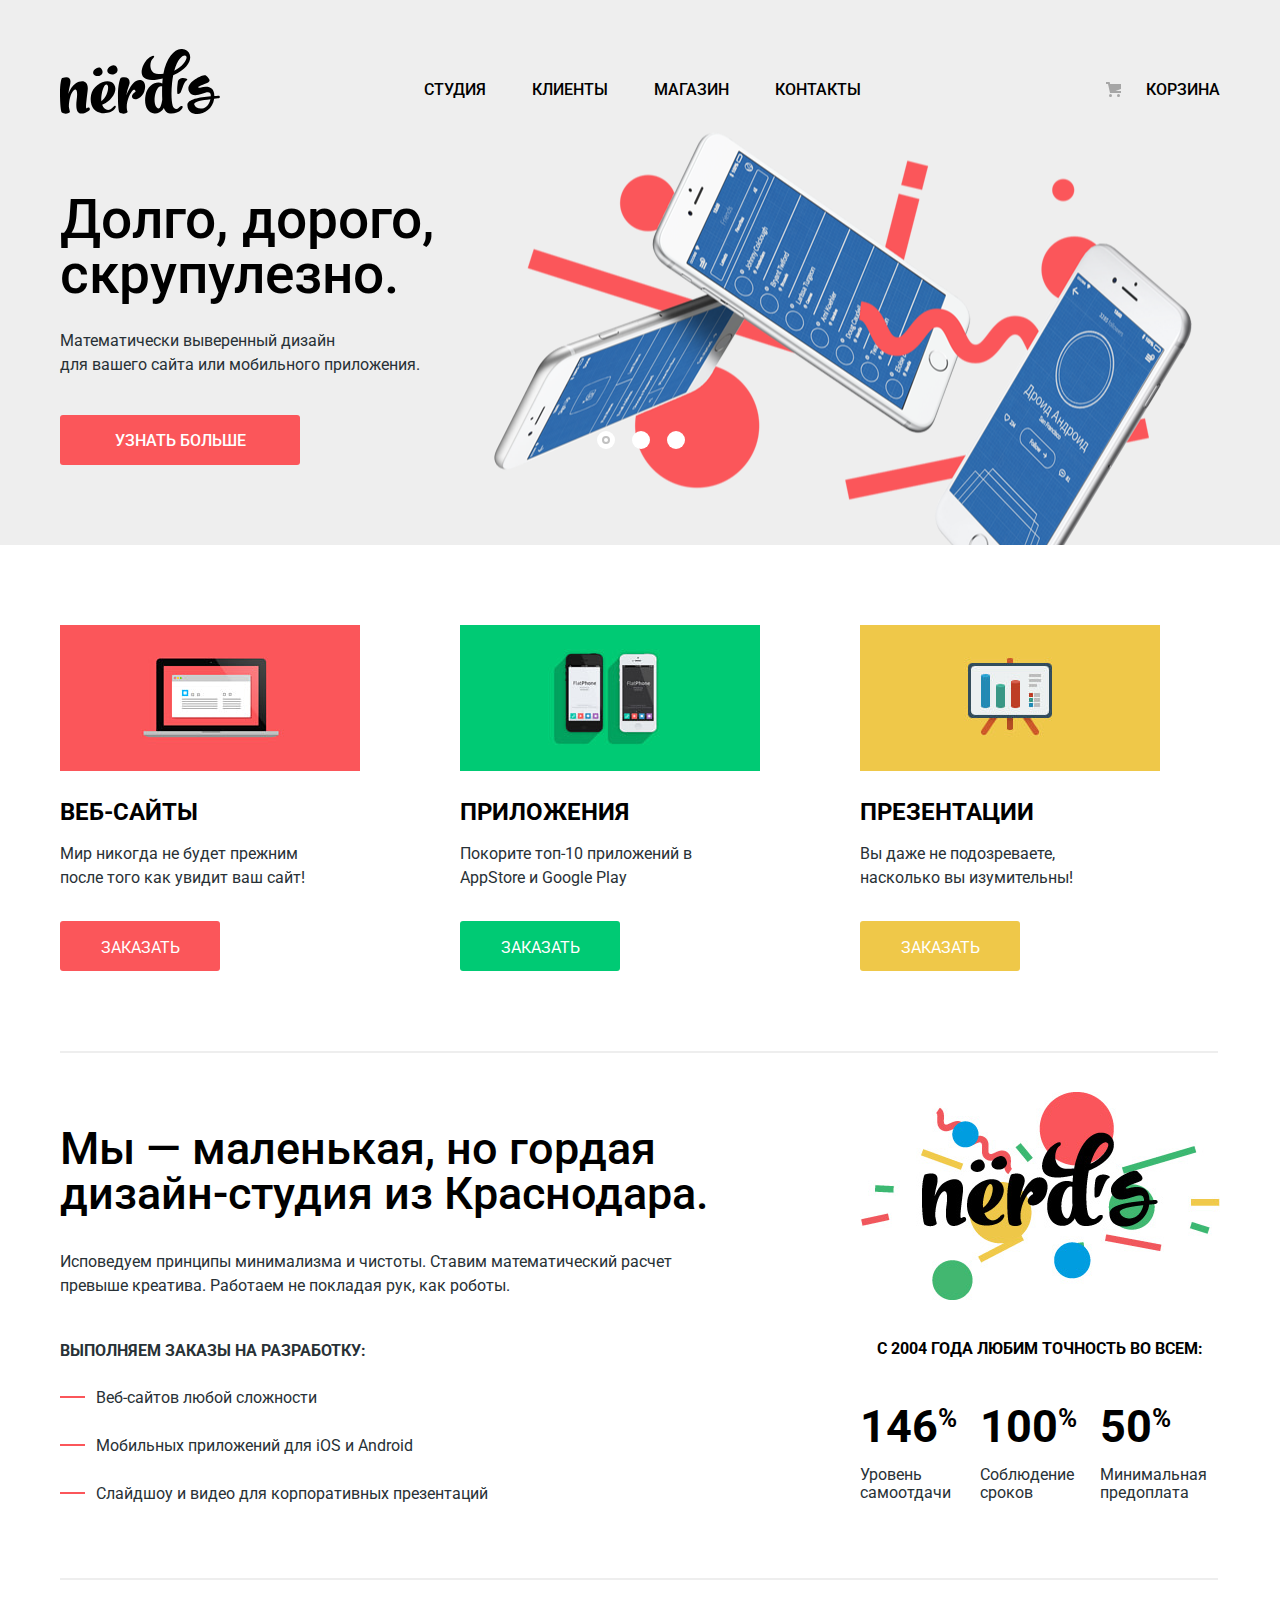
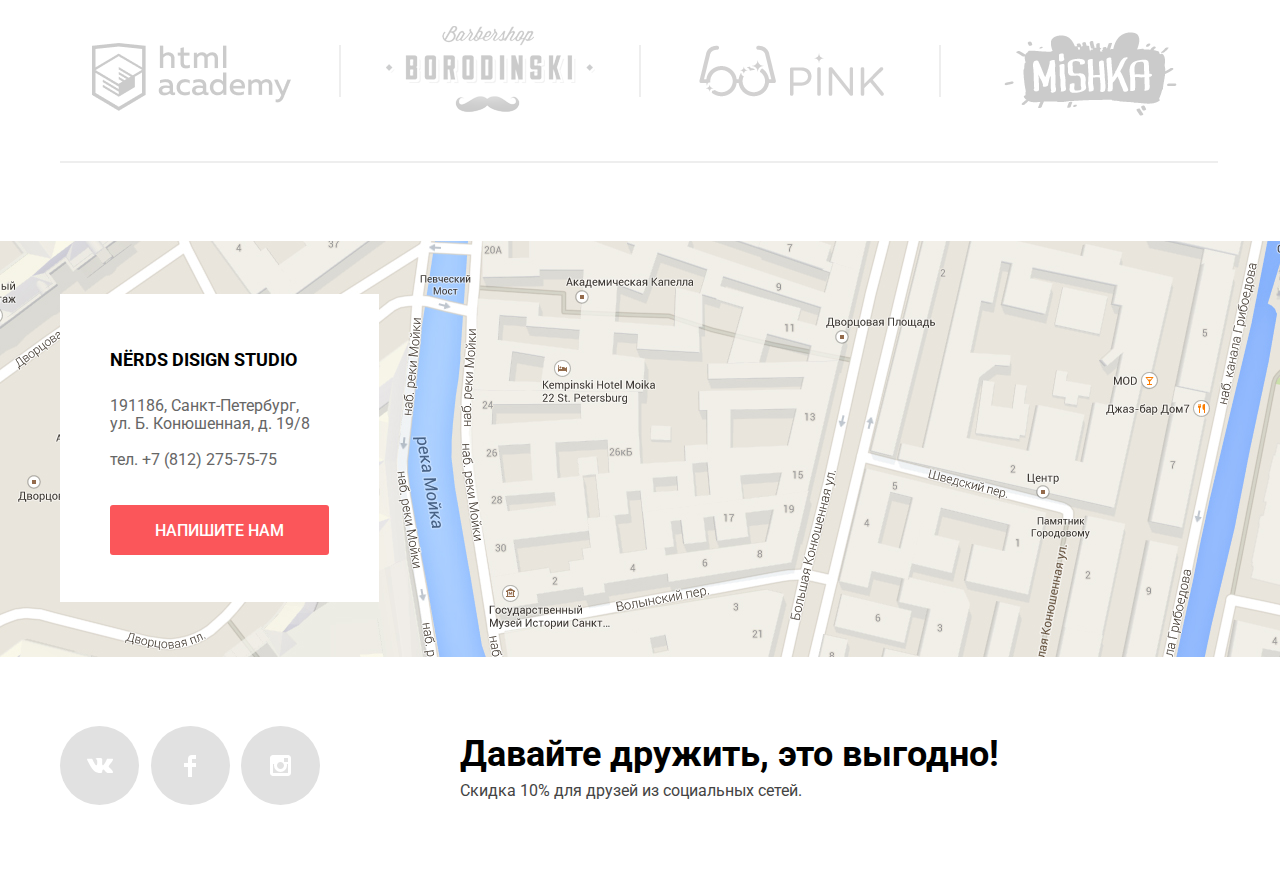
==== index.html @ 3e737028 "13. Продолжаем оформление декоративных элементов" ====
<!DOCTYPE html>
<html class="page" lang="ru">

<head>
  <meta charset="utf-8">
  <title>HTML Academy: Нёрдс</title>
  <link href="https://fonts.googleapis.com/css2?family=Roboto:wght@400;500;700&display=swap" rel="stylesheet">
  <link href="css/normalize.css" rel="stylesheet">
  <link href="css/style.css" rel="stylesheet">
</head>

<body class="page-body">
  <header class="header">
    <div class="container">
      <a class="logo">
        <img src="img/logo.svg" width="160" height="65" alt="Логотип дизайн-студии NЁRDS">
      </a>
      <nav class="main-navigation">
        <ul>
          <li><a>Студия</a></li>
          <li><a href="">Клиенты</a></li>
          <li><a href="catalog.html">Магазин</a></li>
          <li><a href="">Контакты</a></li>
        </ul>
      </nav>
      <div class="main-navigation basket">
        <a href="#">Корзина</a>
      </div>
    </div>
  </header>
  <main>
    <h1 class="visually-hidden">
      Nёrds - маленькая, но гордая дизайн-студия из Краснодара.
    </h1>
    <section class="slider">
      <div class="container">
        <div class="slide first-slide">
          <h2>Долго, дорого, скрупулезно.</h2>
          <p>
            Математически выверенный дизайн<br>
            для вашего сайта или мобильного приложения.
          </p>
          <a href="" class="slider-button">Узнать больше</a>
        </div>
        <div class="slide second-slide">
          <h2>Любим математику как никто другой</h2>
          <p>
            Никакого креатива, только математические формулы<br>
            для расчета идеальных пропорций
          </p>
          <a href="" class="slider-button">Узнать больше</a>
        </div>
        <div class="slide third-slide">
          <h2>Только ночь, только хардкор</h2>
          <p>
            Работать днем, как все? Мы против этого.<br>
            Ближе к полуночи работа только начинается.
          </p>
          <a href="" class="slider-button">Узнать больше</a>
        </div>
        <div class="indicator">
          <button type="button" class="indicator-button current-btn">
            <span class="visually-hidden">Показать первый слайд</span>
          </button>
          <button type="button" class="indicator-button">
            <span class="visually-hidden">Показать второй слайд</span>
          </button>
          <button type="button" class="indicator-button">
            <span class="visually-hidden">Показать третий слайд</span>
          </button>
        </div>
      </div>
    </section>

    <section class="products container">

      <div class="first-product">
        <img src="img/red-book.jpg" width="300" height="146" alt="Ноутбук на красном фоне">
        <h3>Веб-сайты</h3>
        <p>
          Мир никогда не будет прежним<br>
          после того как увидит ваш сайт!
        </p>
        <a href="">Заказать</a>
      </div>

      <div class="second-product">
        <img src="img/green-phone.jpg" width="300" height="146" alt="Два смартфона на зеленом фоне">
        <h3>Приложения</h3>
        <p>
          Покорите топ-10 приложений в<br>
          AppStore и Google Play
        </p>
        <a href="">Заказать</a>
      </div>

      <div class="third-product">
        <img src="img/yellow-board.jpg" width="300" height="146" alt="Доска для презентаций на желтом фоне">
        <h3>Презентации</h3>
        <p>
          Вы даже не подозреваете,<br>
          насколько вы изумительны!
        </p>
        <a href="">Заказать</a>
      </div>

    </section>

    <div class="container company">
      <section class="about-us">
        <h2>
          Мы — маленькая, но гордая дизайн-студия из Краснодара.
        </h2>
        <p>
          Исповедуем принципы минимализма и чистоты. Ставим математический расчет
          превыше креатива. Работаем не покладая рук, как роботы.
        </p>
        <h4>
          Выполняем заказы на разработку:
        </h4>
        <ul class="developing">
          <li>
            Веб-сайтов любой сложности
          </li>
          <li>
            Мобильных приложений для iOS и Android
          </li>
          <li>
            Слайдшоу и видео для корпоративных презентаций
          </li>
        </ul>
      </section>

      <section class="statistics">
        <img src="img/logo-color.png" width="360" height="208" alt="Логотип дизайн-студии Nёrds на фоне конфети">
        <h4>
          с 2004 года Любим точность во всем:
        </h4>
        <ul>
          <li>
            <span>146<sup>%</sup></span>
            <p>Уровень самоотдачи</p>
          </li>
          <li>
            <span>100<sup>%</sup></span>
            <p>Соблюдение сроков</p>
          </li>
          <li>
            <span>50<sup>%</sup></span>
            <p>Минимальная предоплата</p>
          </li>
        </ul>
      </section>
    </div>

    <section class="clients container">
      <h2 class="visually-hidden">Наши клиенты</h2>
      <ul class="manufacturers-list">
        <li>
          <a href="https://htmlacademy.ru/intensive/htmlcss">
            <img src="img/html-logo.png" width="199" height="68" alt="Логотип HTML-academy">
          </a>
        </li>
        <li>
          <a href="">
            <img src="img/barbershop-logo.png" width="209" height="90" alt="Логотип барбершопа Бородинский">
          </a>
        </li>
        <li>
          <a href="">
            <img src="img/pink-app-logo.png" width="185" height="52" alt="Логотип приложения Pink App">
          </a>
        </li>
        <li>
          <a href="">
            <img src="img/mishka-logo.png" width="173" height="84" alt="Логотип сайта Mishka">
          </a>
        </li>
      </ul>
    </section>

    <section class="map">
      <img src="img/map.png" width="1430" height="416" alt="Изображение карты">
      <div class="container">
        <div class="map-info">
          <h4>Nёrds disign studio</h4>
          <p>
            191186, Санкт-Петербург,<br>
            ул. Б. Конюшенная, д. 19/8
          </p>
          <a href="tel:+78122757575">
            тел. +7 (812) 275-75-75
          </a>
          <p>
            <a class="feedback-button" href="">
              Напишите нам
            </a>
          </p>
        </div>
      </div>
    </section>

    <section class="pop-up">
      <div class="pop-up-wrap">
      <h2>Напишите нам</h2>
      <form action="https://echo.htmlacademy.ru" method="post">
        <div class= "name-email">
        <p>
          <label>Ваше имя:
            <input type="text" name="name" placeholder="Имя Фамилия">
          </label>
        </p>
        <p>
          <label>Ваш email:
            <input type="email" name="email" placeholder="email@example.com">
          </label>
        </p>
        </div>
        <p>
          <label for="message">Текст письма:</label>
        </p>
        <p>
          <textarea name="message" id="message" rows="5" cols="80">В свободной форме
          </textarea>
        </p>
        <button type="submit">Отправить</button>
      </form>
      <button class="close-popup" type="button">
        <span class="visually-hidden">
          Закрыть окно
        </span>
      </button>
      </div>
    </section>
  </main>

  <footer class="footer container">
    <ul class="socials">
      <li>
        <a class="social-button" href="#">
          <span class="visually-hidden">Вконтакте</span>
          <svg xmlns="http://www.w3.org/2000/svg" width="26" height="15" viewbox="0 0 26 15">
            <path fill="#FFF" d="M16.138 11.51c.956-.309 2.18
              2.04 3.483 2.939.978.681 1.727.534
              1.727.534l3.473-.05s1.815-.112.957-1.554c-.071-.12-.503-1.069-2.585-3.022-2.177-2.043-1.882-1.712.739-5.244
              1.597-2.153 2.236-3.468
              2.036-4.028-.192-.539-1.365-.399-1.365-.399L20.69.713c-.381.001-.704.119-.851.515-.003.004-.621
              1.666-1.445 3.079-1.741 2.989-2.436 3.148-2.724 2.961-.661-.433-.494-1.737-.494-2.664
              0-2.897.432-4.105-.846-4.417-.427-.104-.739-.172-1.828-.182-1.392-.021-2.574 0-3.244.329-.445.223-.786.712-.579.74.26.035.843.16
              1.155.586.401.552.389 1.789.389 1.789s.229 3.411-.54
              3.834c-.528.29-1.25-.302-2.803-3.016-.793-1.388-1.392-2.922-1.392-2.922s-.116-.285-.326-.441c-.25-.185-.6-.244-.6-.244L.848.684S.29.7.085.946c-.182.218-.015.668-.015.668s2.909
              6.881 6.203 10.347c3.02 3.182 6.452 2.971
              6.452 2.971h1.555s.469-.054.709-.312c.224-.24.214-.691.214-.691s-.031-2.109.935-2.419z" />
          </svg>
        </a>
      </li>
      <li>
        <a class="social-button" href="#">
          <span class="visually-hidden">Фейсбук</span>
          <svg xmlns="http://www.w3.org/2000/svg" width="12" height="22" viewbox="0 0 12 22">
            <path fill="#FFF" d="M12 4V0H8a4 4 0 0 0-4 4v4H0v4h4v10h4V12h4V8H8V4h4z" />
          </svg>
        </a>
      </li>
      <li>
        <a class="social-button" href="#">
          <span class="visually-hidden">Инстаграм</span>
          <svg xmlns="http://www.w3.org/2000/svg" width="21" height="21" viewbox="0 0 21 21">
            <path fill="#FFF" d="M18 0H3C1.35 0 0 1.35 0 3v15c0 1.65 1.35 3 3 3h15c1.65 0 3-1.35
             3-3V3c0-1.65-1.35-3-3-3zm-7.5 7c1.93 0 3.5 1.57 3.5 3.5S12.43 14 10.5 14 7 12.43 7
             10.5 8.57 7 10.5 7zM18 18H3V9h1.181A6.504 6.504 0 0 0 4 10.5a6.5 6.5 0 1 0 13 0
             6.45 6.45 0 0 0-.181-1.5H18v9zm0-11h-4V3h4v4z" />
          </svg>
        </a>
      </li>
    </ul>
    <div class="footer-wrap">
      <h2>Давайте дружить, это выгодно!</h2>
      <p>Скидка 10% для друзей из социальных сетей.</p>
    </div>
  </footer>


</body>

</html>
---- css/style.css ----
/* Variables */

:root {
  --icon-gray: #231f20;

  --basic-black: #000000;
  --basic-extra-dark-gray: #283136;
  --basic-dark-gray: #4d4d4d;
  --basic-medium-gray: #666666;
  --basic-gray: #e1e1e1;
  --basic-light-gray: #eeeeee;
  --basic-white: #ffffff;

  --form-dark-gray: rgba(27%, 27%, 27%, 0.5);
  --form-gray: #b4b9bb;
  --form-light-gray: #d7dcde;

  --slider-gray: #c1c1c1;
  --footer-gray: #444444;

  --btn-dark-gray: #d5d5d5;
  --btn-gray: #dfdfdf;
  --btn-border-gray: #dbdbdb;
  --tooggle-gray: #ababab;


  --basic-dark-red: #d7373b;
  --basic-medium-red: #e74346;
  --basic-red: #fb565a;

  --basic-dark-green: #00aa62;
  --basic-medium-green: #00bc6c;
  --basic-green: #00ca74;

  --basic-dark-yellow: #e5a722;
  --basic-medium-yellow: #eab534;
  --basic-yellow: #efc849;

  --special-white: rgba(255, 255, 255, 0.3);
  --special-gray: rgba(0, 0, 0, 0.25);
  --special-light-gray: rgba(0, 0, 0, 0.1);
  --special-shadow: rgba(0, 0, 0, 0.4);
  --special-border: rgba(0, 1, 1, 0.1);
  --special-tooggle: rgba(0, 0, 0, 0.15);
}

/* Global */

body {
  min-width: 1180px;
  margin: 0;
  padding: 0;
  font-family: "Roboto", "Arial", sans-serif;
  font-size: 16px;
  line-height: 24px;
  font-weight: normal;
  color: var(--basic-black);
  background-color: var(--basic-white);
}

a {
  text-decoration: none;
}

img {
  max-width: 100%;
  height: auto;
}

*,
*::before,
*::after {
  box-sizing: border-box;
}

/* grid */

.page {
  height: 100%;
}

.page-body {
  min-height: 100%;
  display: grid;
  grid-template-rows: min-content 1fr min-content;
  align-content: start;
}

/* Container */

.container {
  width: 1180px;
  margin: 0 auto;
  padding: 0 10px;
}

/* styles for header */

.header {
  min-height: 115px;
  background-color: var(--basic-light-gray);
}

.header-inner {
  padding-bottom: 20px;
}

.header .logo:focus {
  opacity: 0.3;
}

.header .logo {
  width: 160px;
  height: 65px;
  margin-top: 49px;
}

.main-navigation ul {
  list-style: none;
  width: 438px;
  margin: 0;
  padding: 0;
  display: grid;
  grid-template-columns:
    min-content min-content min-content min-content;
  gap: 46px;
  margin-top: 75px;
  margin-right: 54px;

}

.main-navigation a {
  color: var(--basic-black);
  font-weight: 500;
  line-height: 30px;
  text-transform: uppercase;
}

.main-navigation a:hover {
  color: var(--basic-red);
}

.main-navigation a:focus {
  color: var(--basic-black);
  opacity: 0.3;
}

.active {
  border-bottom: 2px solid var(--basic-red);
  padding-bottom: 19px;
}

.header .container {
  display: flex;
  justify-content: space-between;
}

.basket {
  max-width: 115px;
  padding-left: 26px;
  margin-top: 75px;
  position: relative;
}

.basket a::before {
  content: "";
  width: 15px;
  height: 15px;
  position: absolute;
  background-image: url("../img/cart-icon.svg");
  background-repeat: no-repeat;
  background-position: 0 0;
  top: 7px;
  left: -14px;
}

/* styles for index.html */

/* slider */

.slider {
  background-color: var(--basic-light-gray);
  margin: 0;
}

.slider .container {
  position: relative;
}

.slider h2 {
  font-weight: 500;
  font-size: 55px;
  line-height: 55px;
  margin: 0;
  padding-top: 77px;
  padding-bottom: 27px;
}

.slider p {
  color: var(--basic-extra-dark-gray);
  margin: 0;
}

.slider-button {
  font-weight: 500;
  font-size: 16px;
  line-height: 18px;
  text-transform: uppercase;
  color: var(--basic-white);
  background-color: var(--basic-red);
  width: 240px;
  height: 50px;
  text-align: center;
  border-radius: 3px;
  padding-top: 16px;
  margin-top: 38px;
}

.slider-button:hover {
  background-color: var(--basic-medium-red);
}

.slider-button:focus {
  background-color: var(--basic-dark-red);
  color: var(--special-white);
}

.first-slide {
  display: grid;
  grid-template-columns: 380px;
  grid-template-rows:
    min-content min-content min-content;
  background-image: url(../img/slide-1.png);
}

.first-slide .slider-button {
  padding-top: 17px;
}

.second-slide {
  background-image: url(../img/slide-2.png);
  display: grid;
  grid-template-columns: 520px;
  grid-template-rows:
    min-content min-content min-content;
  display: none;
}

.second-slide h2,
.third-slide h2 {
  padding-bottom: 39px;
}

.second-slide .slider-button,
.third-slide .slider-button {
  margin-top: 26px;
}

.third-slide {
  display: grid;
  grid-template-columns: 415px;
  grid-template-rows:
    min-content min-content min-content;
  background-image: url(../img/slide-3.png);
  display: none;
}



.slide {
  min-height: 430px;
  background-repeat: no-repeat;
  background-size: 760px 431px;
  background-position: right;
}

.indicator {
  width: 88px;
  display: flex;
  justify-content: space-between;
  position: absolute;
  bottom: 96px;
  right: 545px;
}

.indicator-button {
  width: 18px;
  height: 18px;
  border-radius: 50%;
  background-color: var(--basic-white);
  border: none;
  cursor: pointer;
  position: relative;
}

.indicator .current-btn::before {
  content: "";
  width: 8px;
  height: 8px;
  border: 2px solid var(--slider-gray);
  border-radius: 50%;
  position: absolute;
  top: 5px;
  left: 5px;
}

/* products */

.products {
  margin-top: 80px;
  margin-bottom: 80px;
  display: grid;
  grid-template-columns:
    300px 300px 300px;
  gap: 100px;
}

.products div {
  width: 300px;
}

.products h3 {
  font-weight: bold;
  font-size: 24px;
  line-height: 30px;
  text-transform: uppercase;
  margin: 0;
  margin-top: 19px;
}

.products p {
  color: var(--basic-extra-dark-gray);
  margin: 0;
  margin-top: 15px;
}

.products a {
  line-height: 18px;
  color: var(--basic-white);
  text-transform: uppercase;
  text-align: center;
  display: block;
  width: 160px;
  height: 50px;
  padding-top: 18px;
  border-radius: 3px;
  margin-top: 31px;
}

.first-product a {
  background-color: var(--basic-red);
}

.first-product a:hover {
  background-color: var(--basic-medium-red);
}

.first-product a:focus {
  background-color: var(--basic-dark-red);
  color: var(--special-white);
}

.second-product a {
  background-color: var(--basic-green);
}

.second-product a:hover {
  background-color: var(--basic-medium-green);
}

.second-product a:focus {
  background-color: var(--basic-dark-green);
  color: var(--special-white);
}

.third-product a {
  background-color: var(--basic-yellow);
}

.third-product a:hover {
  background-color: var(--basic-medium-yellow);
}

.third-product a:focus {
  background-color: var(--basic-dark-yellow);
  color: var(--special-white);
}

/* about us */

.company {
  display: grid;
  grid-template-columns: 670px 360px;
  column-gap: 130px;
  margin-bottom: 58px;
  position: relative;
  padding-top: 38px;
}

.company::before,
.clients::before,
.clients::after {
  content: "";
  width: 1158px;
  height: 2px;
  background-color: var(--basic-light-gray);
  position: absolute;
  top: 0;
  left: 10px;
}

.clients::after {
  top: 100%;
}

.about-us h2 {
  font-weight: 500;
  font-size: 45px;
  line-height: 45px;
  margin: 0;
  margin-top: 37px;
}

.about-us p {
  color: var(--basic-extra-dark-gray);
  margin: 0;
  margin-top: 34px;
}

.about-us h4 {
  text-transform: uppercase;
  color: var(--basic-extra-dark-gray);
  margin: 0;
  margin-top: 41px;
}

.about-us .developing {
  list-style: none;
  color: var(--basic-extra-dark-gray);
  margin: 0;
  padding: 0;
  margin-top: 13px;
  padding-left: 36px;
}

.developing li {
  padding-top: 10px;
  padding-bottom: 14px;
  position: relative;
}

.developing li::before {
  content: "";
  width: 25px;
  height: 2px;
  background-color: var(--basic-red);
  position: absolute;
  top: 20px;
  left: -36px;
}

/* statistics */

.statistics img {
  width: 360px;
  height: 208px;
  margin-top: 3px;
}

.statistics h4 {
  text-align: center;
  text-transform: uppercase;
  margin: 0;
  margin-top: 30px;
}

.statistics ul {
  list-style: none;
  margin: 0;
  padding: 0;
  display: flex;
  margin-top: 34px;
}

.statistics li {
  width: 120px;
}

.statistics span {
  font-weight: bold;
  font-size: 45px;
  line-height: 64px;
}

.statistics sup {
  font-size: 26px;
  line-height: 40px;
  vertical-align: 5%;
}

.statistics p {
  line-height: 18px;
  color: var(--basic-extra-dark-gray);
  margin: 0;
  margin-top: 7px;
}

.clients {
  position: relative;
}


.manufacturers-list {
  list-style: none;
  padding: 48px 0 38px 0;
  margin: 0;
  margin-bottom: 80px;
  display: flex;
  flex-wrap: wrap;
}

.manufacturers-list li {
  margin-left: 32px;
  margin-right: 63px;
  padding-top: 17px;
  position: relative;
}

.manufacturers-list li:nth-child(2) {
  padding-top: 0px;
  margin-right: 72px;
}

.manufacturers-list li:nth-child(3) {
  padding-top: 19px;
  margin-right: 0;
}

.manufacturers-list li:nth-child(4) {
  padding-top: 6px;
  margin-left: 120px;
  margin-right: 0;
}

.manufacturers-list li::after {
  content: "";
  width: 2px;
  height: 52px;
  background-color: var(--basic-light-gray);
  position: absolute;
  top: 19px;
  right: -50px;
}

.manufacturers-list li:nth-child(2)::after {
  right: -46px;
}

.manufacturers-list li:nth-child(3)::after {
  right: -57px;
}

.manufacturers-list li:nth-child(4n)::after {
  display: none;
}

.manufacturers-list a {
  opacity: 0.2;
}

.manufacturers-list a:hover {
  opacity: 1;
}

.manufacturers-list a:focus {
  opacity: 0.1;
}

.map {
  height: 416px;
}

.map .container {
  position: relative;
}

.map img {
  width: 100%;
  height: 416px;
  object-fit: cover;
}

.map .map-info {
  width: 319px;
  height: 308px;
  padding-left: 50px;
  background-color: var(--basic-white);
  position: absolute;
  z-index: 1;
  top: -370px;
  left: 10px;
}

.map h4 {
  font-weight: bold;
  font-size: 18px;
  line-height: 30px;
  text-transform: uppercase;
  margin: 0;
  padding-top: 51px;
}

.map p,
.map a {
  line-height: 18px;
  color: var(--basic-medium-gray);
  margin: 0;
}

.map p {
  padding-top: 22px;
  padding-bottom: 15px;
}

.map .feedback-button {
  font-weight: 500;
  line-height: 18px;
  text-transform: uppercase;
  text-align: center;
  color: var(--basic-white);
  background-color: var(--basic-red);
  border-radius: 3px;
  display: block;
  margin-top: 11px;
  width: 219px;
  height: 50px;
  padding-top: 17px;
}

/* styles for catalog.html */

.title {
  font-weight: 500;
  font-size: 55px;
  line-height: 55px;
  text-align: center;
  background-color: var(--basic-light-gray);
  margin: 0;
  padding: 58px 17px 108px 0;
}

.inner-main .container {
  display: grid;
  grid-template-columns: 260px 1fr;
  align-content: start;
}

.filter fieldset {
  padding: 0;
  margin: 0;
  margin-bottom: 26px;
  border: none;
}

.filter legend {
  font-weight: bold;
  font-size: 18px;
  line-height: 30px;
  text-transform: uppercase;
  margin-bottom: 15px;
}

.filter .price-scale {
  margin-top: 57px;
  margin-bottom: 56px;
}

.price-filter {
  margin-top: 31px;
}


.filter-range {
  position: relative;
  height: 80px;
  margin-bottom: 14px;
  padding: 39px 20px 0px 20px;
  background-color: #f1f1f1;
  border-radius: 3px;
}

.filter-range .range-scale {
  height: 2px;
  background: var(--form-light-gray);
}

.filter-range .range-scale-selected {
  width: 70%;
  height: 2px;
  background: var(--basic-green);
}

.filter-range .toggle {
  width: 20px;
  height: 20px;
  padding: 0;
  border: 8px solid var(--basic-white);
  background-color: var(--tooggle-gray);
  border-radius: 50%;
  box-shadow: 0px 2px 1px var(--special-tooggle);
  position: absolute;
  top: 30px;
  left: 0;
  cursor: pointer;
}

.filter-range .toggle-min {
  left: 18px;
}

.filter-range .toggle-max {
  left: 160px;
}

.filter-interval label {
  text-transform: uppercase;
}

.filter-interval input {
  font-family: inherit;
  font-size: inherit;
  text-align: center;
  width: 80px;
  height: 38px;
  background-color: var(--basic-light-gray);
  border: none;
  border-radius: 3px;
  padding-top: 4px;
  margin-left: 8px;
}

.filter-interval {
  display: flex;
  justify-content: space-between;
  align-items: center;
}

.filter {
  width: 260px;
}

.filter-interval label,
.filter-interval input {
  line-height: 22px;
  color: var(--basic-extra-dark-gray);
}

.filter ul {
  list-style: none;
  padding: 0;
  margin: 0;
}

.filter-input+label {
  color: var(--basic-extra-dark-gray);
  line-height: 20px;
  display: block;
  padding-left: 36px;
  margin-bottom: 20px;
  position: relative;
}

.filter-input:disabled+label {
  opacity: 0.3;
}

.filter-input-radio+label::before,
.filter-input-checkbox+label::before {
  content: "";
  position: absolute;
  top: -4px;
  left: 0px;
  width: 25px;
  height: 25px;
  background-repeat: no-repeat;
  background-position: 0 0;
  opacity: 0.4;
}


.filter-input-radio+label::before {
  background-image: url("../img/radio-off-black.svg");
}

.filter-input-radio:checked+label::before {
  background-image: url("../img/radio-on-black.svg");
}

.filter-input-checkbox+label::before {
  top: -3px;
  background-image: url("../img/checkbox-off-black.svg");
}

.filter-input-checkbox:checked+label::before {
  background-image: url("../img/checkbox-on-black.svg");
}

.filter-input:hover+label::before,
.filter-input:focus+label::before {
  opacity: 1;
}

.filter-input:disabled+label::before,
.filter-input:disabled+label {
  opacity: 0.2;
}

.filter fieldset:nth-child(3) {
  margin-bottom: 28px;
}

.filter .show-results {
  font-weight: 500;
  font-size: 16px;
  line-height: 18px;
  background-color: var(--basic-light-gray);
  border: none;
  text-transform: uppercase;
  width: 260px;
  height: 50px;
  border-radius: 3px;
  padding-top: 2px;
  padding-left: 5px;
}

.filter .show-results:hover {
  background-color: var(--btn-gray);
}

.filter .show-results:focus {
  background-color: var(--btn-dark-gray);
  color: var(--special-gray);
  box-shadow: inset 0px 3px 0px var(--special-border);
}

.sort {
  width: 760px;
  margin: 57px 0 0 140px;
  display: flex;
}

.sort .sort-title {
  font-size: 18px;
  line-height: 30px;
  font-weight: bold;
  text-transform: uppercase;
}

.sort ul {
  list-style: none;
  margin: 0;
  padding: 0;
}

.sort .sort-items {
  width: 271px;
  display: flex;
  justify-content: space-between;
  margin-left: 269px;
  padding-top: 2px;
}

.sort-items a {
  font-size: 14px;
  line-height: 18px;
  text-transform: uppercase;
  color: var(--basic-black);
  opacity: 0.3;
}

.sort-items a:hover {
  opacity: 0.6;
}

.sort-items a:focus,
.sort-items .sort-active {
  opacity: 1;
}

.sort .sort-triangle {
  width: 40px;
  display: flex;
  justify-content: space-between;
  margin-left: 47px;
  padding-top: 1px;
}

.sort-up-down path {
  opacity: 0.2;
}

.sort-up-down:hover path {
  opacity: 1;
}

.sort-up-down:focus path,
.sort-active path {
  fill: var(--icon-gray);
  opacity: 1;
}

/* catalog-list */

.catalog-list {
  list-style: none;
  display: flex;
  flex-wrap: wrap;
  padding: 0;
  margin: 0;
  margin-bottom: 23px;
  margin-left: 140px;
  margin-top: 46px;
}

.catalog-item {
  width: 360px;
  min-height: 620px;
  margin-right: 40px;
  margin-bottom: 30px;
  position: relative;
  border-radius: 5px;
}

.catalog-item::before {
  content: "";
  width: 360px;
  height: 40px;
  position: absolute;
  top: 0;
  background-image: url(../img/browser.svg);
  background-position: 0 0;
  background-repeat: no-repeat;
  opacity: 0.12;
}

.catalog-item:nth-child(2n) {
  margin-right: 0;
}

.catalog-item-image {
  width: 360px;
  height: 576px;
  padding-top: 40px;
}

.catalog-item-image img {
  border: 1px solid var(--special-light-gray);
  border-top: none;
  border-bottom-left-radius: 5px;
  border-bottom-right-radius: 5px;
}

.catalog-item .actions {
  background-color: var(--basic-light-gray);
  text-align: center;
  width: 360px;
  min-height: 231px;
  position: absolute;
  bottom: 0px;
  border-bottom-left-radius: 5px;
  border-bottom-right-radius: 5px;
  display: none;
}

.catalog-item:hover .actions,
.catalog-item:focus .actions {
  display: block;
}

.catalog-item:hover {
  box-shadow: 0px 4px 4px var(--special-gray);
}

.catalog-item:hover img {
  border: none;
}

.catalog-item:hover::before {
  opacity: 1;
}

.actions a:first-child {
  font-weight: bold;
  font-size: 18px;
  line-height: 30px;
  text-transform: uppercase;
  color: var(--basic-black);
  display: block;
  padding-top: 27px;
}

.actions a:first-child:hover {
  color: var(--basic-red);
}

.actions a:first-child:focus {
  color: var(--basic-black);
  opacity: 0.3;
}

.actions p {
  color: var(--basic-medium-gray);
  line-height: 18px;
  margin: 0;
  margin-top: 11px;
  margin-bottom: 32px;
}

.actions .buy {
  color: var(--basic-white);
  font-weight: 500;
  font-size: 16px;
  line-height: 18px;
  text-transform: uppercase;
  background-color: var(--basic-red);
  display: block;
  width: 200px;
  height: 50px;
  padding-top: 18px;
  border-radius: 3px;
  margin: 0 auto;
}

.actions .buy:hover {
  background-color: var(--basic-medium-red);
}

.actions .buy:focus {
  background-color: var(--basic-dark-red);
}

.pagination-list {
  list-style: none;
  display: flex;
  justify-content: space-between;
  width: 443px;
  margin: 0 0 60px 140px;
  padding: 0;
}

.pagination-item a {
  font-weight: 500;
  line-height: 18px;
  text-align: center;
  text-transform: uppercase;
  color: var(--basic-black);
  background-color: var(--basic-light-gray);
  display: block;
  width: 50px;
  height: 50px;
  padding: 17px 0px 15px 0px;
  border-radius: 3px;
}

.pagination-item:first-child a {
  padding: 15px 0 17px 0;
}

.pagination-item:last-child a {
  width: 260px;
}

.pagination-item a:hover {
  background-color: var(--btn-gray);
}

.pagination-item a:focus {
  background-color: var(--btn-dark-gray);
  color: var(--special-gray);
}

.pagination-item .active-page {
  background-color: var(--basic-white);
  border: 3px solid var(--btn-border-gray);
}

/* styles for footer */

.footer {
  background-color: var(--basic-white);

}

.socials {
  list-style: none;
  margin: 0;
  padding: 0;
  width: 260px;
  display: flex;
  justify-content: space-between;
  padding-top: 69px;
}

.social-button {
  color: var(--basic-black);
  background-color: var(--basic-gray);
  display: flex;
  justify-content: center;
  align-items: center;
  width: 79px;
  height: 79px;
  border-radius: 50%;
}

.social-button:hover {
  background-color: var(--basic-medium-red);
}

.social-button:focus {
  background-color: var(--basic-dark-red);
}

.social-button:focus svg {
  opacity: 0.3;
}

.footer h2 {
  font-weight: bold;
  font-size: 36px;
  line-height: 36px;
  margin: 0;
  padding-top: 79px;
}

.footer p {
  color: var(--footer-gray);
  line-height: 22px;
  margin: 0;
  padding-top: 8px;
}

.footer {
  min-height: 217px;
  display: flex;
}

.footer-wrap {
  margin-left: 140px;
}

/* styles for pop-up */
.pop-up {
  width: 960px;
  height: 590px;
  background-color: var(--basic-white);
  box-shadow: 0px 20px 40px var(--special-shadow);
  margin: 0 auto;
  position: fixed;
  top: 50%;
  left: 50%;
  transform: translate(-50%, -50%);
  z-index: 30;

  display: none;
}

.pop-up p {
  margin: 0;
}

.pop-up h2 {
  font-size: 45px;
  line-height: auto;
  font-weight: bold;
  margin: 0;
  padding-top: 82px;
}

.pop-up-wrap {
  width: 760px;
  margin: 0 auto;
}

.name-email {
  display: flex;
  flex-wrap: wrap;
}

.name-email label {
  font-weight: bold;
  line-height: 18px;
  display: flex;
  flex-wrap: wrap;
  width: 360px;
}

.name-email p {
  margin: 0;
  margin-top: 48px;
  margin-bottom: 32px;
}

.name-email p:first-child {
  margin-right: 40px;
}

.name-email input {
  line-height: 18px;
  width: 360px;
  height: 50px;
  margin-top: 8px;
  line-height: 18px;
  border: 2px solid var(--form-light-gray);
  border-radius: 3px;
  padding-top: 3px;
  padding-left: 14px;
}

.name-email input::placeholder,
.pop-up textarea {
  color: var(--form-dark-gray);
}

.pop-up label {
  font-weight: bold;
  line-height: 18px;
}

.pop-up textarea {
  margin-top: 5px;
  width: 100%;
  height: 118px;
  border: 2px solid var(--form-light-gray);
  border-radius: 3px;
  padding: 15px 0 0 14px;
  margin-bottom: 39px;
}

.pop-up input:hover,
.pop-up textarea:hover {
  border-color: var(--form-gray);
}

.pop-up input:focus,
.pop-up textarea:focus,
.name-email input:focus::placeholder {
  border-color: var(--basic-black);
  color: var(--basic-black);
}

.pop-up input:invalid,
.pop-up textarea:invalid,
.name-email input:invalid::placeholder {
  border-color: var(--basic-red);
  color: var(--basic-red);
}

.pop-up button {
  font-weight: 500;
  text-transform: uppercase;
  color: var(--basic-white);
  background-color: var(--basic-red);
  width: 259px;
  height: 50px;
  border: none;
  border-radius: 3px;
  cursor: pointer;
  padding-top: 2px;
}

.pop-up .close-popup {
  width: 21px;
  height: 21px;
  background-color: transparent;
  background-image: url(../img/close-cross.svg);
  opacity: 0.3;
  position: absolute;
  top: 78px;
  right: 90px;
}

.pop-up .close-popup:hover {
  opacity: 1;
}

.pop-up .close-popup:focus {
  opacity: 0.1;
}

.visually-hidden:not(:focus):not(:active),
input[type="checkbox"].visually-hidden,
input[type="radio"].visually-hidden {
  position: absolute;
  width: 1px;
  height: 1px;
  margin: -1px;
  border: 0;
  padding: 0;
  white-space: nowrap;
  clip-path: inset(100%);
  clip: rect(0 0 0 0);
  overflow: hidden;
}
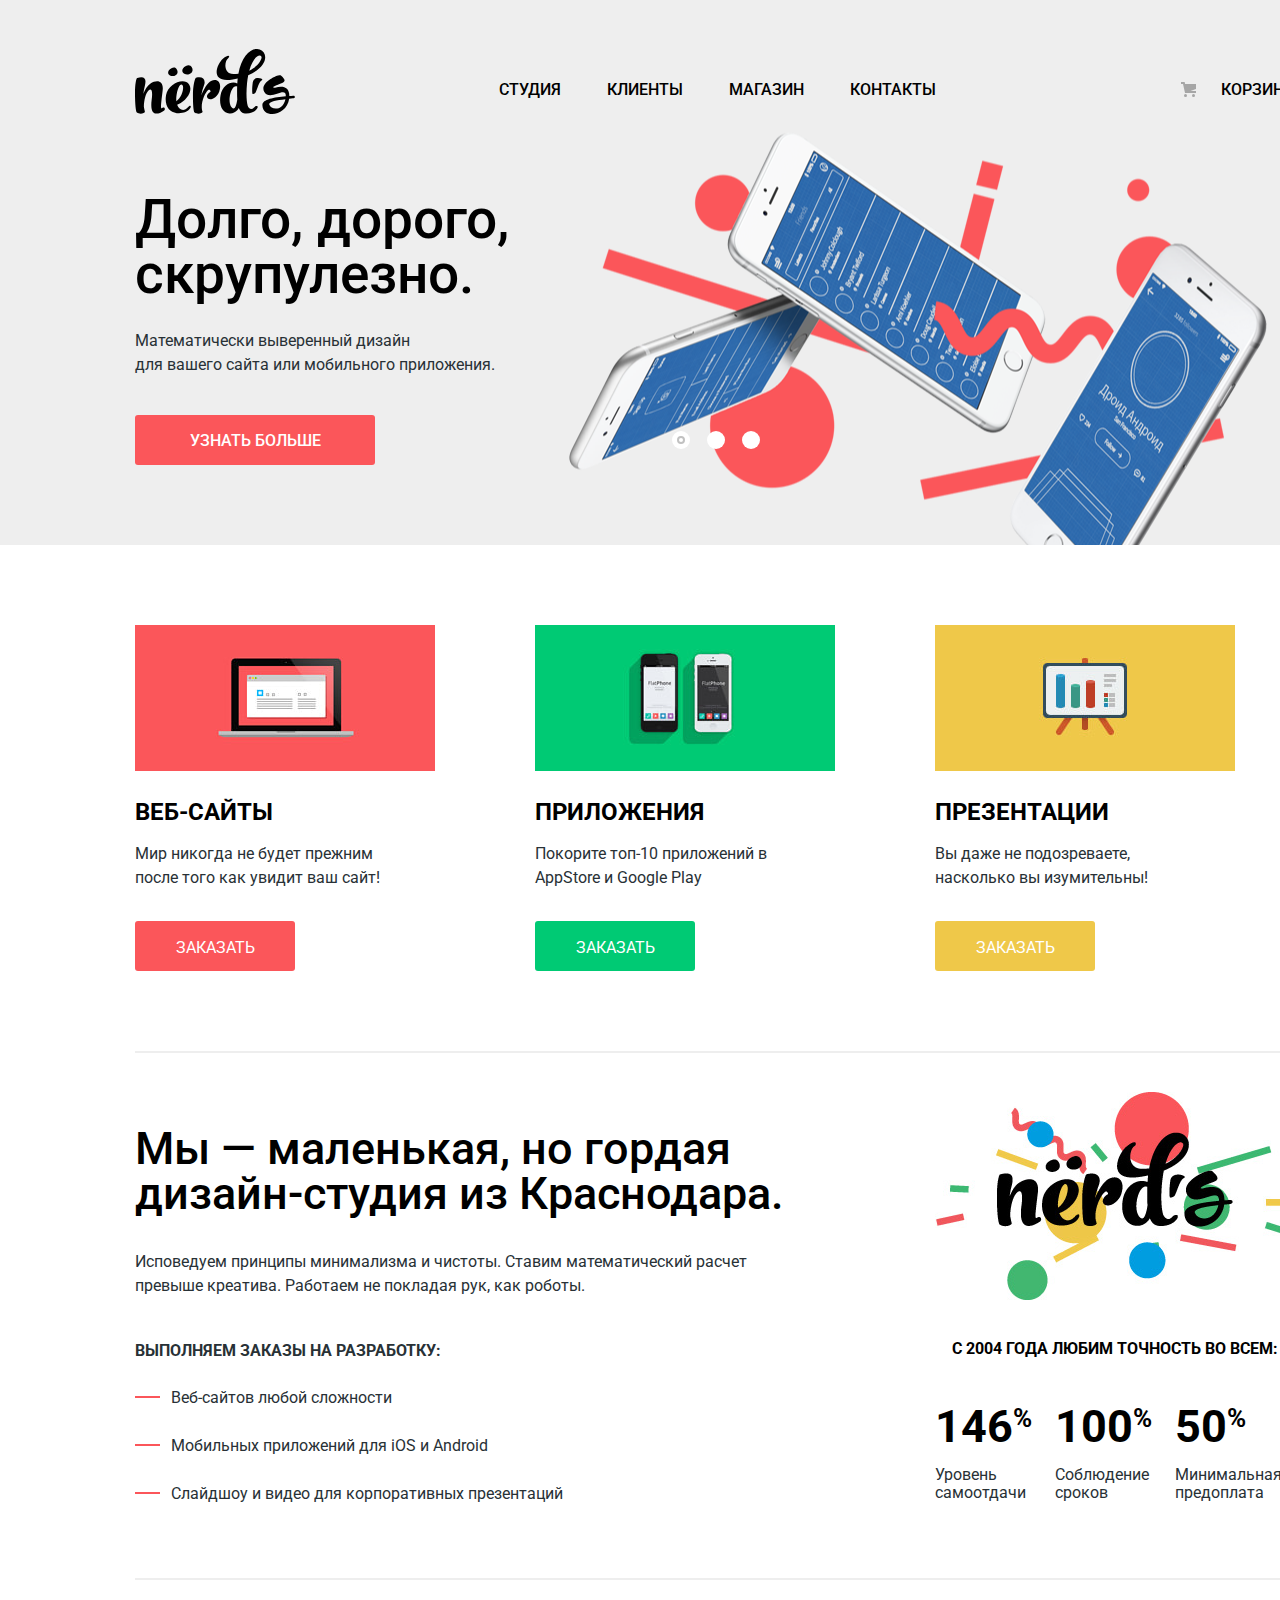
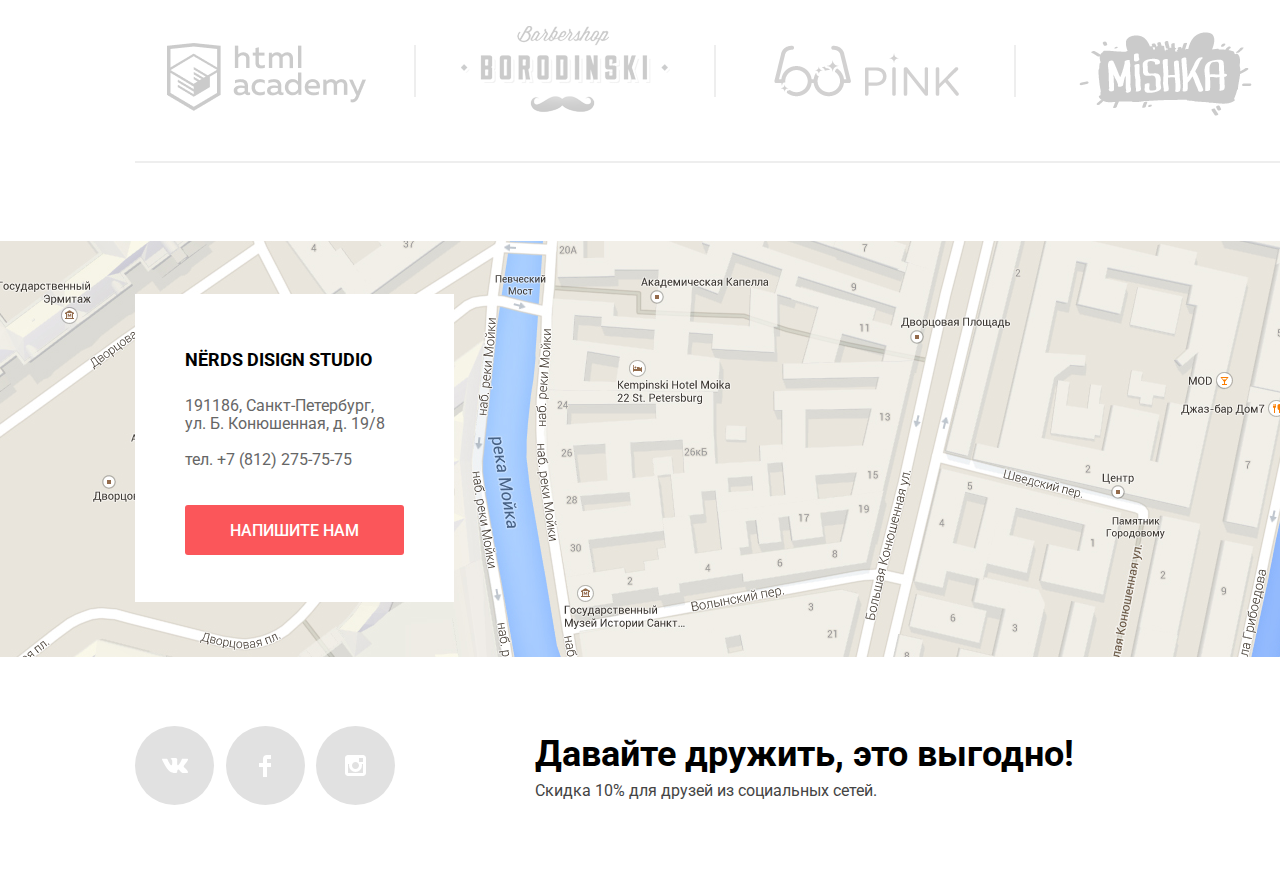
==== commit 02875acd: "исправила иконку корзины и добавила карту" ====
--- a/index.html
+++ b/index.html
@@ -23,9 +23,9 @@
           <li><a href="">Контакты</a></li>
         </ul>
       </nav>
-      <div class="main-navigation basket">
-        <a href="#">Корзина</a>
-      </div>
+        <a class="basket" href="#">
+          <span>Корзина</span>
+        </a>
     </div>
   </header>
   <main>
@@ -34,7 +34,7 @@
     </h1>
     <section class="slider">
       <div class="container">
-        <div class="slide first-slide">
+        <div class="slide first-slide current-slide">
           <h2>Долго, дорого, скрупулезно.</h2>
           <p>
             Математически выверенный дизайн<br>
@@ -180,6 +180,9 @@
     </section>
 
     <section class="map">
+      <iframe src="https://www.google.com/maps/embed?pb=!1m18!1m12!1m3!1d1998.6036253003035!2d30.320858716011124!3d59.93871916905429!2m3!1f0!2f0!3f0!3m2!1i1024!2i768!4f13.1!3m3!1m2!1s0x4696310fca145cc1%3A0x42b32648d8238007!2z0JHQvtC70YzRiNCw0Y8g0JrQvtC90Y7RiNC10L3QvdCw0Y8g0YPQuy4sIDE5LzgsINCh0LDQvdC60YIt0J_QtdGC0LXRgNCx0YPRgNCzLCAxOTExODY!5e0!3m2!1sru!2sru!4v1593356991223!5m2!1sru!2sru"
+       width="1430" height="416" frameborder="0" style="border:0;" allowfullscreen="" aria-hidden="false" tabindex="0">
+      </iframe>
       <img src="img/map.png" width="1430" height="416" alt="Изображение карты">
       <div class="container">
         <div class="map-info">
@@ -192,7 +195,7 @@
             тел. +7 (812) 275-75-75
           </a>
           <p>
-            <a class="feedback-button" href="">
+            <a class="feedback-button" href="writeus.html">
               Напишите нам
             </a>
           </p>
@@ -220,8 +223,8 @@
           <label for="message">Текст письма:</label>
         </p>
         <p>
-          <textarea name="message" id="message" rows="5" cols="80">В свободной форме
-          </textarea>
+          <textarea name="message" id="message" rows="5"
+           cols="80" placeholder="В свободной форме"></textarea>
         </p>
         <button type="submit">Отправить</button>
       </form>
@@ -282,5 +285,5 @@
 
 
 </body>
-
+<script src="./js/script.js"></script>
 </html>
--- a/css/style.css
+++ b/css/style.css
@@ -129,18 +129,21 @@
 
 }
 
-.main-navigation a {
+.main-navigation a,
+.basket {
   color: var(--basic-black);
   font-weight: 500;
   line-height: 30px;
   text-transform: uppercase;
 }
 
-.main-navigation a:hover {
+.main-navigation a:hover,
+.basket:hover {
   color: var(--basic-red);
 }
 
-.main-navigation a:focus {
+.main-navigation a:focus,
+.basket:focus span{
   color: var(--basic-black);
   opacity: 0.3;
 }
@@ -162,7 +165,7 @@
   position: relative;
 }
 
-.basket a::before {
+.basket::before {
   content: "";
   width: 15px;
   height: 15px;
@@ -231,6 +234,7 @@
   grid-template-rows:
     min-content min-content min-content;
   background-image: url(../img/slide-1.png);
+  display: none;
 }
 
 .first-slide .slider-button {
@@ -266,12 +270,15 @@
 }
 
 
-
 .slide {
   min-height: 430px;
   background-repeat: no-repeat;
   background-size: 760px 431px;
   background-position: right;
+}
+
+.slider .current-slide {
+  display: grid;
 }
 
 .indicator {
@@ -578,16 +585,29 @@
 
 .map {
   height: 416px;
+  position: relative;
 }
 
 .map .container {
   position: relative;
+}
+
+.map iframe {
+  position: relative;
+  z-index: 2;
+  border: none;
 }
 
 .map img {
   width: 100%;
   height: 416px;
   object-fit: cover;
+  position: absolute;
+  top: 0;
+  left: 0;
+  z-index: 1;
+
+  margin: 0;
 }
 
 .map .map-info {
@@ -596,7 +616,7 @@
   padding-left: 50px;
   background-color: var(--basic-white);
   position: absolute;
-  z-index: 1;
+  z-index: 3;
   top: -370px;
   left: 10px;
 }
@@ -689,18 +709,18 @@
   border-radius: 3px;
 }
 
-.filter-range .range-scale {
+.range-scale {
   height: 2px;
   background: var(--form-light-gray);
 }
 
-.filter-range .range-scale-selected {
+.range-scale-selected {
   width: 70%;
   height: 2px;
   background: var(--basic-green);
 }
 
-.filter-range .toggle {
+.toggle {
   width: 20px;
   height: 20px;
   padding: 0;
@@ -714,11 +734,11 @@
   cursor: pointer;
 }
 
-.filter-range .toggle-min {
+.toggle-min {
   left: 18px;
 }
 
-.filter-range .toggle-max {
+.toggle-max {
   left: 160px;
 }
 
@@ -819,7 +839,7 @@
   margin-bottom: 28px;
 }
 
-.filter .show-results {
+.show-results {
   font-weight: 500;
   font-size: 16px;
   line-height: 18px;
@@ -833,11 +853,11 @@
   padding-left: 5px;
 }
 
-.filter .show-results:hover {
+.show-results:hover {
   background-color: var(--btn-gray);
 }
 
-.filter .show-results:focus {
+.show-results:focus {
   background-color: var(--btn-dark-gray);
   color: var(--special-gray);
   box-shadow: inset 0px 3px 0px var(--special-border);
@@ -969,23 +989,26 @@
   bottom: 0px;
   border-bottom-left-radius: 5px;
   border-bottom-right-radius: 5px;
-  display: none;
+  opacity: 0;
 }
 
 .catalog-item:hover .actions,
-.catalog-item:focus .actions {
-  display: block;
-}
-
-.catalog-item:hover {
+.catalog-item:focus .actions{
+  opacity: 1;
+}
+
+.catalog-item:hover,
+.catalog-item:focus{
   box-shadow: 0px 4px 4px var(--special-gray);
 }
 
-.catalog-item:hover img {
+.catalog-item:hover img,
+.catalog-item:focus img {
   border: none;
 }
 
-.catalog-item:hover::before {
+.catalog-item:hover::before,
+.catalog-item:focus::before {
   opacity: 1;
 }
 
@@ -1164,6 +1187,37 @@
   display: none;
 }
 
+.show-pop-up {
+  display: block;
+  animation-name: bounce;
+  animation-duration: 0.6s;
+}
+
+@keyframes bounce {
+  0% {
+    transform: translate(-50%, -2000px);
+  }
+
+  100% {
+    transform: translate(-50%, -50%);
+  }
+}
+
+.hide {
+  animation-name: bounce-reverse;
+  animation-duration: 0.6s;
+}
+
+@keyframes bounce-reverse {
+  0% {
+    transform: translate(-50%, -50%);
+  }
+
+  100% {
+    transform: translate(-50%, -2000px);
+  }
+}
+
 .pop-up p {
   margin: 0;
 }
@@ -1279,12 +1333,40 @@
   right: 90px;
 }
 
-.pop-up .close-popup:hover {
+.close-popup:hover {
   opacity: 1;
 }
 
-.pop-up .close-popup:focus {
+.close-popup:focus {
   opacity: 0.1;
+}
+
+.error {
+  animation-name: shake;
+  animation-duration: 0.6s;
+}
+
+@keyframes shake {
+
+  0%,
+  100% {
+    transform: translate(-50%, -50%);
+  }
+
+  10%,
+  30%,
+  50%,
+  70%,
+  90% {
+    transform: translate(-51%, -50%);
+  }
+
+  20%,
+  40%,
+  60%,
+  80% {
+    transform: translate(-49%, -50%);
+  }
 }
 
 .visually-hidden:not(:focus):not(:active),
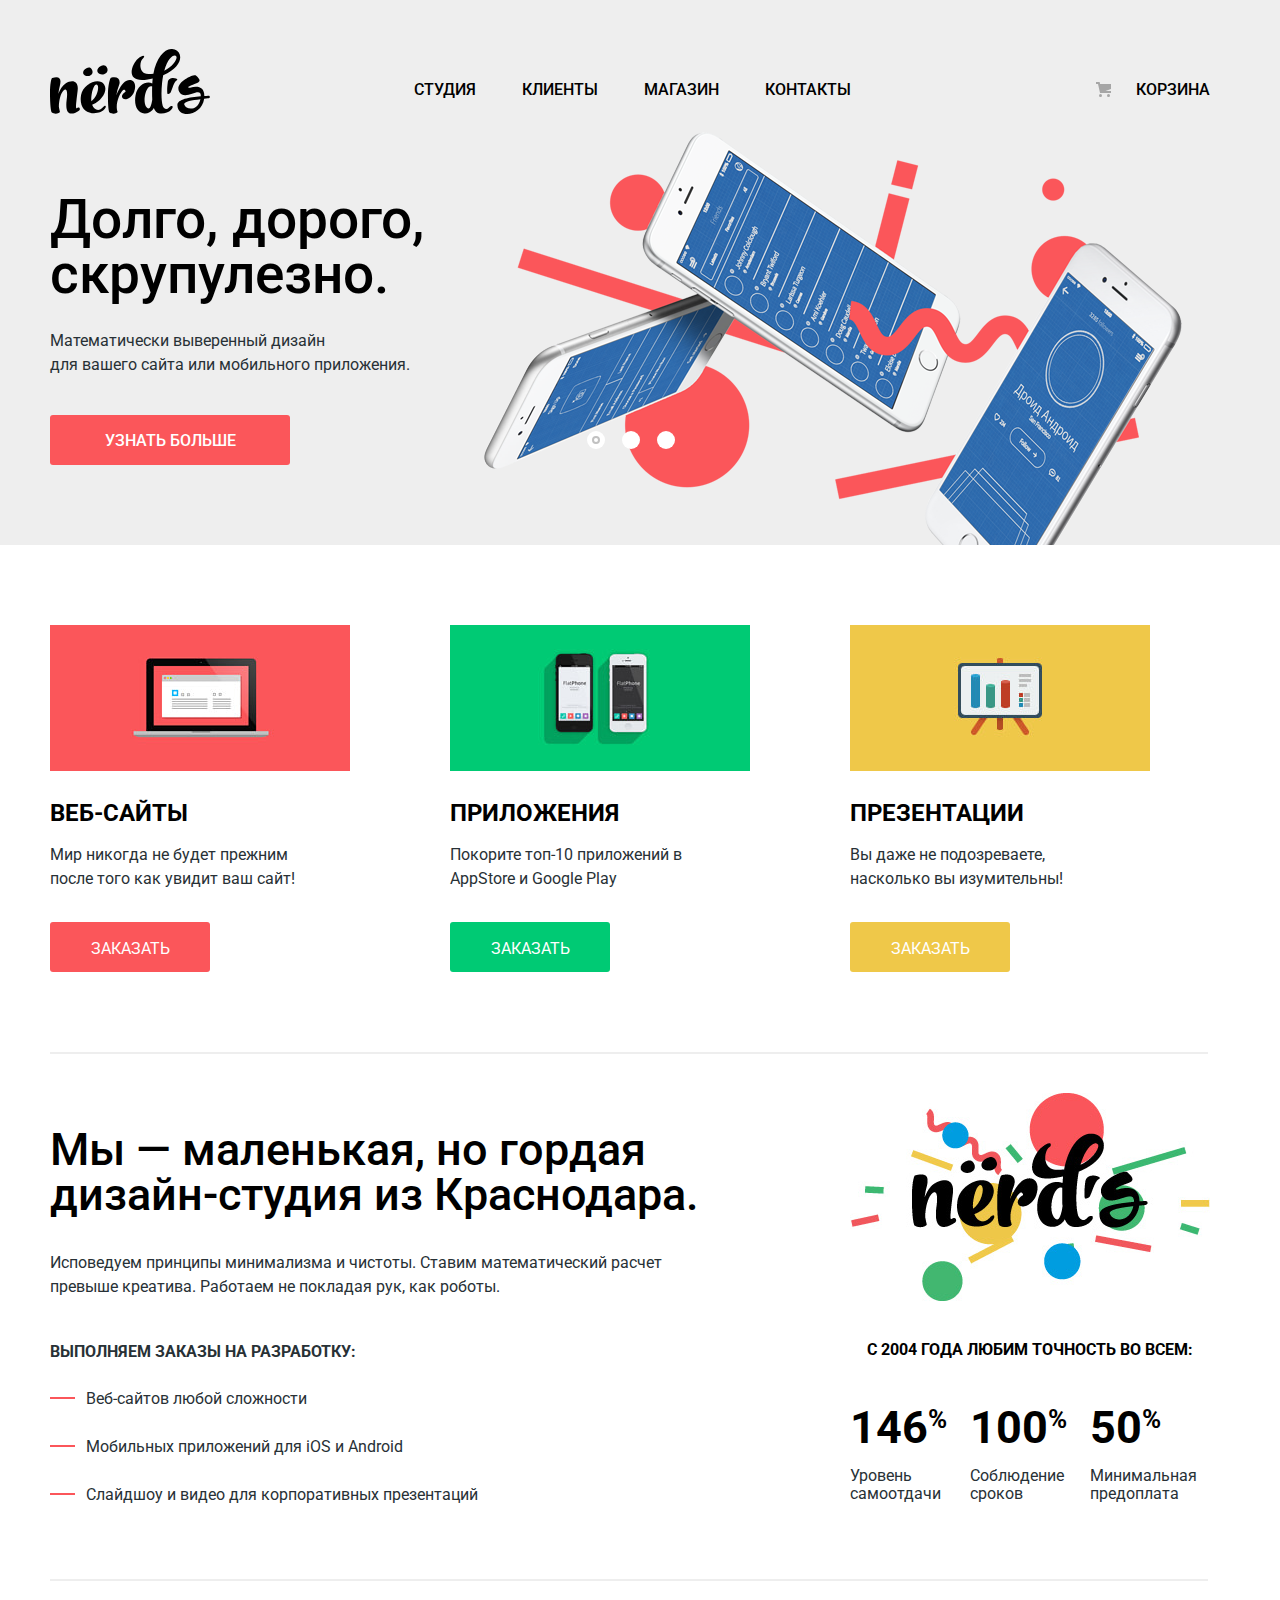
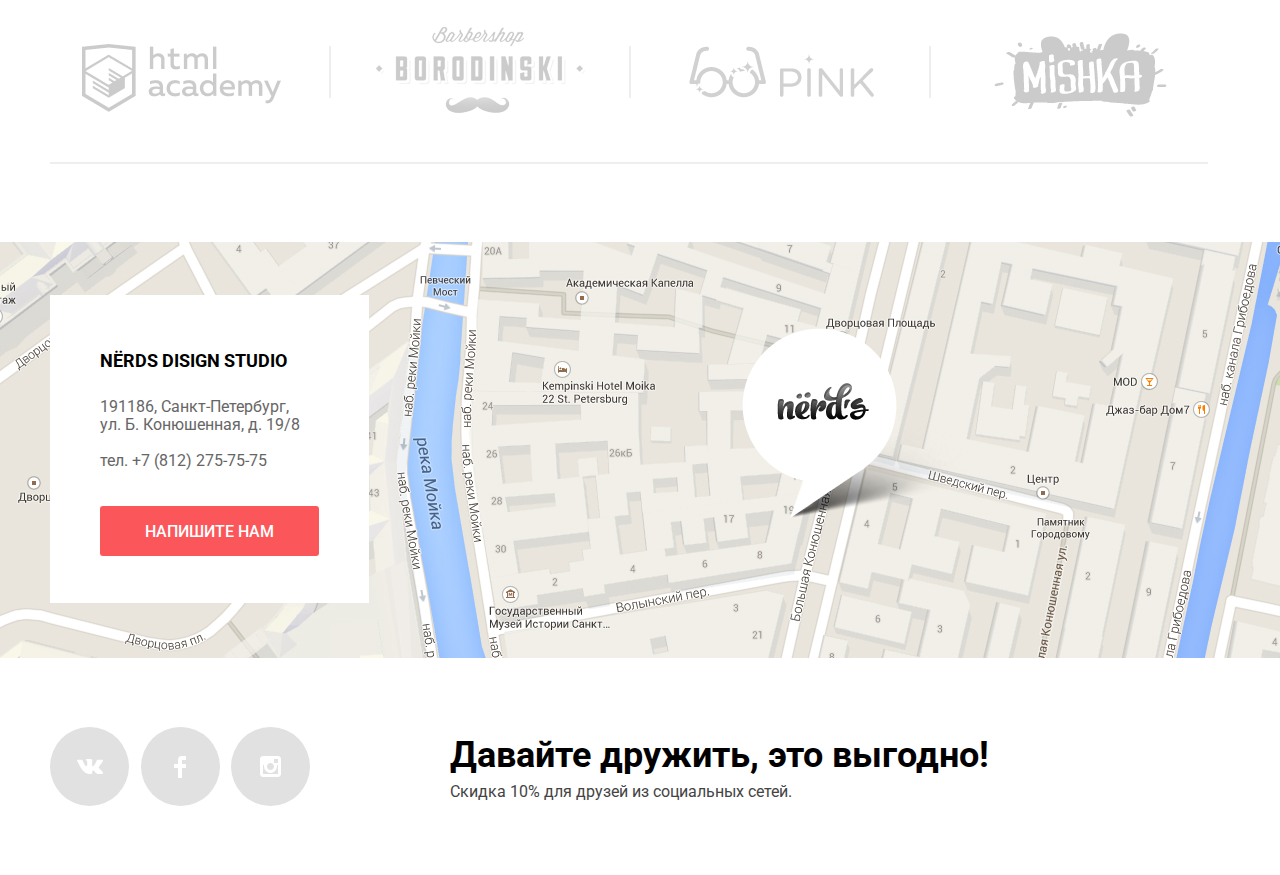
==== commit f05b4416: "подготовка ко второй защите" ====
--- a/index.html
+++ b/index.html
@@ -5,19 +5,19 @@
   <meta charset="utf-8">
   <title>HTML Academy: Нёрдс</title>
   <link href="https://fonts.googleapis.com/css2?family=Roboto:wght@400;500;700&display=swap" rel="stylesheet">
-  <link href="css/normalize.css" rel="stylesheet">
-  <link href="css/style.css" rel="stylesheet">
+  <link href="css/normalize.min.css" rel="stylesheet">
+  <link href="css/style.min.css" rel="stylesheet">
 </head>
 
 <body class="page-body">
   <header class="header">
     <div class="container">
       <a class="logo">
-        <img src="img/logo.svg" width="160" height="65" alt="Логотип дизайн-студии NЁRDS">
+        <img src="img/logo-nerds.svg" width="160" height="65" alt="Логотип дизайн-студии NЁRDS">
       </a>
       <nav class="main-navigation">
         <ul>
-          <li><a>Студия</a></li>
+          <li><a href="">Студия</a></li>
           <li><a href="">Клиенты</a></li>
           <li><a href="catalog.html">Магазин</a></li>
           <li><a href="">Контакты</a></li>
@@ -75,7 +75,6 @@
     <section class="products container">
 
       <div class="first-product">
-        <img src="img/red-book.jpg" width="300" height="146" alt="Ноутбук на красном фоне">
         <h3>Веб-сайты</h3>
         <p>
           Мир никогда не будет прежним<br>
@@ -85,7 +84,6 @@
       </div>
 
       <div class="second-product">
-        <img src="img/green-phone.jpg" width="300" height="146" alt="Два смартфона на зеленом фоне">
         <h3>Приложения</h3>
         <p>
           Покорите топ-10 приложений в<br>
@@ -95,7 +93,6 @@
       </div>
 
       <div class="third-product">
-        <img src="img/yellow-board.jpg" width="300" height="146" alt="Доска для презентаций на желтом фоне">
         <h3>Презентации</h3>
         <p>
           Вы даже не подозреваете,<br>
@@ -132,7 +129,7 @@
       </section>
 
       <section class="statistics">
-        <img src="img/logo-color.png" width="360" height="208" alt="Логотип дизайн-студии Nёrds на фоне конфети">
+        <img src="img/logo-nerds-color.png" width="360" height="208" alt="Логотип дизайн-студии Nёrds на фоне конфети">
         <h4>
           с 2004 года Любим точность во всем:
         </h4>
@@ -157,33 +154,31 @@
       <h2 class="visually-hidden">Наши клиенты</h2>
       <ul class="manufacturers-list">
         <li>
-          <a href="https://htmlacademy.ru/intensive/htmlcss">
-            <img src="img/html-logo.png" width="199" height="68" alt="Логотип HTML-academy">
-          </a>
-        </li>
-        <li>
-          <a href="">
-            <img src="img/barbershop-logo.png" width="209" height="90" alt="Логотип барбершопа Бородинский">
-          </a>
-        </li>
-        <li>
-          <a href="">
-            <img src="img/pink-app-logo.png" width="185" height="52" alt="Логотип приложения Pink App">
-          </a>
-        </li>
-        <li>
-          <a href="">
-            <img src="img/mishka-logo.png" width="173" height="84" alt="Логотип сайта Mishka">
+          <a href="https://htmlacademy.ru/intensive/htmlcss" aria-label="ссылка на лендинг интенсива «HTML и CSS. Профессиональная вёрстка сайтов»">
+            <img src="img/logo-html-academy.png" width="199" height="68" alt="Логотип HTML-academy">
+          </a>
+        </li>
+        <li>
+          <a href="" aria-label="ссылка на сайт барбершопа Бородинский">
+            <img src="img/logo-barbershop.png" width="209" height="90" alt="Логотип барбершопа Бородинский">
+          </a>
+        </li>
+        <li>
+          <a href="" aria-label="ссылка на приложение Pink App">
+            <img src="img/logo-pink-app.png" width="185" height="52" alt="Логотип приложения Pink App">
+          </a>
+        </li>
+        <li>
+          <a href="" aria-label="ссылка на сайт Mishka">
+            <img src="img/logo-mishka.png" width="173" height="84" alt="Логотип сайта Mishka">
           </a>
         </li>
       </ul>
     </section>
 
     <section class="map">
-      <iframe src="https://www.google.com/maps/embed?pb=!1m18!1m12!1m3!1d1998.6036253003035!2d30.320858716011124!3d59.93871916905429!2m3!1f0!2f0!3f0!3m2!1i1024!2i768!4f13.1!3m3!1m2!1s0x4696310fca145cc1%3A0x42b32648d8238007!2z0JHQvtC70YzRiNCw0Y8g0JrQvtC90Y7RiNC10L3QvdCw0Y8g0YPQuy4sIDE5LzgsINCh0LDQvdC60YIt0J_QtdGC0LXRgNCx0YPRgNCzLCAxOTExODY!5e0!3m2!1sru!2sru!4v1593356991223!5m2!1sru!2sru"
-       width="1430" height="416" frameborder="0" style="border:0;" allowfullscreen="" aria-hidden="false" tabindex="0">
-      </iframe>
-      <img src="img/map.png" width="1430" height="416" alt="Изображение карты">
+      <iframe src="https://www.google.com/maps/embed?pb=!1m18!1m12!1m3!1d1998.6036253003074!2d30.320858716011134!3d59.9387191690543!2m3!1f0!2f0!3f0!3m2!1i1024!2i768!4f13.1!3m3!1m2!1s0x4696310fca145cc1%3A0x42b32648d8238007!2z0JHQvtC70YzRiNCw0Y8g0JrQvtC90Y7RiNC10L3QvdCw0Y8g0YPQuy4sIDE5LzgsINCh0LDQvdC60YIt0J_QtdGC0LXRgNCx0YPRgNCzLCAxOTExODY!5e0!3m2!1sru!2sru!4v1593688528991!5m2!1sru!2sru" width="600" height="416" style="border:0;" allowfullscreen="" aria-hidden="false" tabindex="0"></iframe>
+      <img src="img/map.png" width="1200" height="416" alt="Изображение карты">
       <div class="container">
         <div class="map-info">
           <h4>Nёrds disign studio</h4>
@@ -283,7 +278,7 @@
     </div>
   </footer>
 
-
+<script src="./js/script.min.js"></script>
 </body>
-<script src="./js/script.js"></script>
+
 </html>
--- a/css/style.min.css
+++ b/css/style.min.css
@@ -0,0 +1 @@
+:root{--icon-gray:#231f20;--basic-black:#000000;--basic-extra-dark-gray:#283136;--basic-dark-gray:#4d4d4d;--basic-medium-gray:#666666;--basic-gray:#e1e1e1;--basic-light-gray:#eeeeee;--basic-white:#ffffff;--form-dark-gray:rgba(27%, 27%, 27%, 0.5);--form-gray:#b4b9bb;--form-light-gray:#d7dcde;--filter-grey:#f1f1f1;--slider-gray:#c1c1c1;--footer-gray:#444444;--btn-dark-gray:#d5d5d5;--btn-gray:#dfdfdf;--btn-border-gray:#dbdbdb;--tooggle-gray:#ababab;--basic-dark-red:#d7373b;--basic-medium-red:#e74346;--basic-red:#fb565a;--basic-dark-green:#00aa62;--basic-medium-green:#00bc6c;--basic-green:#00ca74;--basic-dark-yellow:#e5a722;--basic-medium-yellow:#eab534;--basic-yellow:#efc849;--special-white:rgba(255, 255, 255, 0.3);--special-gray:rgba(0, 0, 0, 0.25);--special-light-gray:rgba(0, 0, 0, 0.1);--special-shadow:rgba(0, 0, 0, 0.4);--special-border:rgba(0, 1, 1, 0.1);--special-tooggle:rgba(0, 0, 0, 0.15);--special-transparent:transparent}body{margin:0;padding:0;font-size:16px;line-height:24px;font-family:Roboto,Arial,sans-serif;font-weight:400;color:var(--basic-black);background-color:var(--basic-white)}a{text-decoration:none}img{max-width:100%;height:auto}*,::after,::before{box-sizing:border-box}.page{height:100%}.page-body{display:grid;grid-template-rows:-webkit-min-content 1fr -webkit-min-content;grid-template-rows:min-content 1fr min-content;align-content:start;min-height:100%}.container{width:1200px;margin:0 auto;padding:0 10px}.header{min-height:115px;background-color:var(--basic-light-gray)}.header-inner{padding-bottom:20px}.header .logo:focus{opacity:.3}.header .logo{width:160px;height:65px;margin-top:49px}.main-navigation ul{display:grid;grid-template-columns:-webkit-min-content -webkit-min-content -webkit-min-content -webkit-min-content;grid-template-columns:min-content min-content min-content min-content;gap:46px;width:438px;margin:0;margin-top:75px;margin-right:54px;padding:0;list-style:none}.basket,.main-navigation a{font-weight:500;line-height:30px;color:var(--basic-black);text-transform:uppercase}.basket:hover,.main-navigation a:hover{color:var(--basic-red)}.basket:focus span,.main-navigation a:focus{color:var(--basic-black);opacity:.3}.active{padding-bottom:19px;border-bottom:2px solid var(--basic-red)}.main-navigation .active:hover{color:var(--basic-black)}.header .container{display:flex;justify-content:space-between}.basket{position:relative;max-width:115px;margin-top:75px;margin-right:20px;padding-left:26px}.basket::before{content:"";position:absolute;top:7px;left:-14px;width:15px;height:15px;background-image:url(../img/icon-cart.svg);background-repeat:no-repeat;background-position:0 0}.slider{margin:0;background-color:var(--basic-light-gray)}.slider .container{position:relative;padding-right:30px}.slider h2{margin:0;padding-top:77px;padding-bottom:27px;font-weight:500;font-size:55px;line-height:55px}.slider p{margin:0;color:var(--basic-extra-dark-gray)}.slider-button{width:240px;min-height:50px;margin-top:38px;margin-bottom:80px;padding-top:16px;font-weight:500;font-size:16px;line-height:18px;text-transform:uppercase;text-align:center;color:var(--basic-white);background-color:var(--basic-red);border-radius:3px}.slider-button:hover{background-color:var(--basic-medium-red)}.slider-button:focus{color:var(--special-white);background-color:var(--basic-dark-red);box-shadow:inset 0 3px 0 var(--special-border)}.first-slide{grid-template-columns:380px;grid-template-rows:-webkit-min-content -webkit-min-content -webkit-min-content;grid-template-rows:min-content min-content min-content;display:none;background-image:url(../img/slide-iphone.png)}.first-slide .slider-button{padding-top:17px}.second-slide{grid-template-columns:520px;grid-template-rows:-webkit-min-content -webkit-min-content -webkit-min-content;grid-template-rows:min-content min-content min-content;display:none;background-image:url(../img/slide-imac.png)}.second-slide h2,.third-slide h2{padding-bottom:39px}.second-slide .slider-button,.third-slide .slider-button{margin-top:26px}.third-slide{grid-template-columns:415px;grid-template-rows:-webkit-min-content -webkit-min-content -webkit-min-content;grid-template-rows:min-content min-content min-content;display:none;background-image:url(../img/slide-ipad.png)}.slide{min-height:430px;background-repeat:no-repeat;background-size:760px 431px;background-position:right bottom}.slider .current-slide{display:grid}.indicator{position:absolute;bottom:96px;right:565px;display:flex;justify-content:space-between;min-width:88px}.indicator-button{position:relative;width:18px;height:18px;margin-right:17px;background-color:var(--basic-white);border:none;border-radius:50%;cursor:pointer}.indicator-button:last-child{margin-right:0}.indicator .current-btn::before{content:"";position:absolute;top:5px;left:5px;width:8px;height:8px;border:2px solid var(--slider-gray);border-radius:50%}.products{display:grid;grid-template-columns:300px 300px 300px;gap:100px;margin-top:80px;margin-bottom:80px}.products div{width:300px}.products h3{margin:0;margin-top:173px;font-weight:700;font-size:24px;line-height:30px;text-transform:uppercase}.products p{margin:0;margin-top:15px;color:var(--basic-extra-dark-gray)}.products a{display:block;width:160px;height:50px;margin-top:31px;padding-top:18px;line-height:18px;text-align:center;color:var(--basic-white);text-transform:uppercase;border-radius:3px}.first-product,.second-product,.third-product{position:relative}.first-product::before,.second-product::before,.third-product::before{content:"";position:absolute;top:0;width:300px;height:146px;background-position:0 0;background-repeat:no-repeat}.first-product::before{background-image:url(../img/product-red-book.jpg)}.second-product::before{background-image:url(../img/product-green-phone.jpg)}.third-product::before{background-image:url(../img/product-yellow-board.jpg)}.first-product a{background-color:var(--basic-red)}.first-product a:hover{background-color:var(--basic-medium-red)}.first-product a:focus{color:var(--special-white);background-color:var(--basic-dark-red)}.second-product a{background-color:var(--basic-green)}.second-product a:hover{background-color:var(--basic-medium-green)}.second-product a:focus{color:var(--special-white);background-color:var(--basic-dark-green)}.third-product a{background-color:var(--basic-yellow)}.third-product a:hover{background-color:var(--basic-medium-yellow)}.third-product a:focus{background-color:var(--basic-dark-yellow);color:var(--special-white)}.products a:focus{box-shadow:inset 0 3px 0 var(--special-border)}.company{position:relative;display:grid;grid-template-columns:670px 360px;-moz-column-gap:130px;column-gap:130px;margin-bottom:58px;padding-top:38px}.clients::after,.clients::before,.company::before{content:"";position:absolute;top:0;left:10px;width:1158px;height:2px;background-color:var(--basic-light-gray)}.clients::after{top:100%}.about-us h2{margin:0;margin-top:37px;font-weight:500;font-size:45px;line-height:45px}.about-us p{margin:0;margin-top:34px;color:var(--basic-extra-dark-gray)}.about-us h4{margin:0;margin-top:41px;text-transform:uppercase;color:var(--basic-extra-dark-gray)}.about-us .developing{margin:0;margin-top:13px;padding:0;padding-left:36px;color:var(--basic-extra-dark-gray);list-style:none}.developing li{position:relative;padding-top:10px;padding-bottom:14px}.developing li::before{content:"";position:absolute;top:20px;left:-36px;width:25px;height:2px;background-color:var(--basic-red)}.statistics img{width:360px;height:208px;margin-top:3px}.statistics h4{margin:0;margin-top:30px;text-align:center;text-transform:uppercase}.statistics ul{display:flex;flex-wrap:wrap;margin:0;margin-top:34px;padding:0;list-style:none}.statistics li{width:120px}.statistics span{font-weight:700;font-size:45px;line-height:64px}.statistics sup{font-size:26px;line-height:40px;vertical-align:5%}.statistics p{margin:0;margin-top:7px;line-height:18px;color:var(--basic-extra-dark-gray)}.clients{position:relative}.manufacturers-list{display:flex;flex-wrap:wrap;margin:0;margin-bottom:80px;padding:48px 0 38px 0;list-style:none}.manufacturers-list li{position:relative;margin-left:32px;margin-right:63px;padding-top:17px}.manufacturers-list li:nth-child(2){margin-right:72px;padding-top:0}.manufacturers-list li:nth-child(3){margin-right:0;padding-top:19px}.manufacturers-list li:nth-child(4){margin-left:120px;margin-right:0;padding-top:6px}.manufacturers-list li::after{content:"";position:absolute;top:19px;right:-50px;width:2px;height:52px;background-color:var(--basic-light-gray)}.manufacturers-list li:nth-child(2)::after{right:-46px}.manufacturers-list li:nth-child(3)::after{right:-57px}.manufacturers-list li:nth-child(4n)::after{display:none}.manufacturers-list a{opacity:.2}.manufacturers-list a:hover{opacity:1}.manufacturers-list a:focus{opacity:.1}.map{position:relative;height:416px}.map .container{position:relative}.map iframe{position:absolute;z-index:2;width:100%;height:416px;border:none}.map img{width:100%;height:416px;margin:0;-o-object-fit:cover;object-fit:cover}.map .map-info{position:absolute;top:-370px;left:10px;z-index:3;width:319px;height:308px;padding-left:50px;background-color:var(--basic-white)}.map h4{margin:0;padding-top:51px;font-weight:700;font-size:18px;line-height:30px;text-transform:uppercase}.map a,.map p{margin:0;line-height:18px;color:var(--basic-medium-gray)}.map p{padding-top:22px;padding-bottom:15px}.map .feedback-button{display:block;width:219px;height:50px;margin-top:11px;padding-top:17px;font-weight:500;line-height:18px;text-transform:uppercase;text-align:center;color:var(--basic-white);background-color:var(--basic-red);border-radius:3px}.feedback-button:hover{background-color:var(--basic-medium-red)}.feedback-button:focus{color:var(--special-white);background-color:var(--basic-dark-red);box-shadow:inset 0 3px 0 var(--special-border)}.title-wrap{background-color:var(--basic-light-gray)}.title-container{width:1200px;margin:0 auto;padding:0 10px}.title{margin:0;padding:58px 36px 108px 0;font-weight:500;font-size:55px;line-height:55px;text-align:center}.inner-main .container{display:grid;grid-template-columns:260px 1fr;align-content:start}.filter fieldset{margin:0;margin-bottom:26px;padding:0;border:none}.filter legend{margin-bottom:15px;font-weight:700;font-size:18px;line-height:30px;text-transform:uppercase}.filter .price-scale{margin-top:57px;margin-bottom:56px}.price-filter{margin-top:31px}.filter-range{position:relative;height:80px;margin-bottom:14px;padding:39px 20px 0 20px;background-color:var(--filter-grey);border-radius:3px}.range-scale{height:2px;background:var(--form-light-gray)}.range-scale-selected{width:70%;height:2px;background:var(--basic-green)}.toggle{position:absolute;top:30px;left:0;width:20px;height:20px;padding:0;background-color:var(--tooggle-gray);border:8px solid var(--basic-white);border-radius:50%;box-shadow:0 2px 1px var(--special-tooggle);cursor:pointer}.toggle-min{left:18px}.toggle-max{left:160px}.filter-interval label{text-transform:uppercase}.filter-interval input{width:80px;height:38px;margin-left:8px;padding-top:4px;font-family:inherit;font-size:inherit;text-align:center;background-color:var(--basic-light-gray);border:none;border-radius:3px}.filter-interval{display:flex;justify-content:space-between;align-items:center}.filter{width:260px}.filter-interval input,.filter-interval label{line-height:22px;color:var(--basic-extra-dark-gray)}.filter ul{margin:0;padding:0;list-style:none}.filter-input+label{position:relative;display:block;margin-bottom:20px;padding-left:36px;line-height:20px;color:var(--basic-extra-dark-gray)}.filter-input:disabled+label{opacity:.3}.filter-input-checkbox+label::before,.filter-input-radio+label::before{content:"";position:absolute;top:-4px;left:0;width:25px;height:25px;background-repeat:no-repeat;background-position:0 0;opacity:.4}.filter-input-radio+label::before{background-image:url(../img/icon-radio-off.svg)}.filter-input-radio:checked+label::before{background-image:url(../img/icon-radio-on.svg)}.filter-input-checkbox+label::before{top:-3px;background-image:url(../img/icon-checkbox-off.svg)}.filter-input-checkbox:checked+label::before{background-image:url(../img/icon-checkbox-on.svg)}.filter-input:focus+label::before,.filter-input:hover+label::before{opacity:1}.filter-input:disabled+label,.filter-input:disabled+label::before{opacity:.2}.filter fieldset:nth-child(3){margin-bottom:28px}.show-results{width:260px;height:50px;padding-top:2px;padding-left:5px;font-weight:500;font-size:16px;line-height:18px;text-transform:uppercase;background-color:var(--basic-light-gray);border:none;border-radius:3px}.show-results:hover{background-color:var(--btn-gray)}.show-results:focus{color:var(--special-gray);background-color:var(--btn-dark-gray);box-shadow:inset 0 3px 0 var(--special-border)}.sort{display:flex;width:760px;margin:57px 0 0 140px}.sort .sort-title{font-size:18px;line-height:30px;font-weight:700;text-transform:uppercase}.sort ul{margin:0;padding:0;list-style:none}.sort .sort-items{display:flex;flex-wrap:wrap;justify-content:space-between;min-width:271px;margin-left:269px;padding-top:2px}.sort-items a{font-size:14px;line-height:18px;text-transform:uppercase;color:var(--basic-black);opacity:.3}.sort-items a:hover{opacity:.6}.sort-items .sort-active,.sort-items a:focus{opacity:1}.sort .sort-triangle{display:flex;justify-content:space-between;width:40px;margin-left:47px;padding-top:1px}.sort-up-down path{opacity:.2}.sort-up-down:hover path{opacity:1}.sort-active path,.sort-up-down:focus path{fill:var(--icon-gray);opacity:1}.catalog-list{display:flex;flex-wrap:wrap;margin:0;margin-bottom:23px;margin-left:140px;margin-top:46px;padding:0;list-style:none}.catalog-item{position:relative;z-index:3;width:360px;min-height:620px;margin-right:40px;margin-bottom:30px;border-radius:5px}.catalog-item::before{content:"";position:absolute;top:0;width:360px;height:40px;background-image:url(../img/browser.svg);background-position:0 0;background-repeat:no-repeat;opacity:.12}.catalog-item:nth-child(2n){margin-right:0}.catalog-item-image{width:360px;height:576px;padding-top:40px}.catalog-item-image img{border:1px solid var(--special-light-gray);border-top:none;border-bottom-left-radius:5px;border-bottom-right-radius:5px}.catalog-item .actions{position:absolute;bottom:0;z-index:2;width:360px;height:231px;text-align:center}.actions-link::before{content:"";position:absolute;top:0;left:0;z-index:-1;width:360px;min-height:231px;background-color:var(--basic-light-gray);border-bottom-left-radius:5px;border-bottom-right-radius:5px}.actions-link{display:block;padding-top:27px;font-weight:700;font-size:18px;line-height:30px;text-transform:uppercase;color:var(--basic-black);position:relative;opacity:0}.actions .description{width:255px;height:47px;margin:auto;margin-top:12px;margin-bottom:22px;line-height:18px;color:var(--basic-medium-gray);opacity:0;overflow-y:scroll}.actions .buy{display:block;width:200px;height:50px;margin:0 auto;padding-top:18px;font-weight:500;font-size:16px;line-height:18px;text-transform:uppercase;color:var(--basic-white);background-color:var(--basic-red);border-radius:3px;cursor:pointer;opacity:0}.actions-link:focus,.actions-link:focus~.buy,.actions-link:focus~.description,.actions-link:hover,.actions-link:hover~.buy,.actions-link:hover~.description,.catalog-item:focus .actions-link,.catalog-item:focus .buy,.catalog-item:focus .description,.catalog-item:focus-within::before,.catalog-item:hover .actions-link,.catalog-item:hover .buy,.catalog-item:hover .description{opacity:1}.actions-link:hover{color:var(--basic-red)}.actions-link:focus{color:var(--basic-black)}.buy:hover{background-color:var(--basic-medium-red)}.buy:active{background-color:var(--basic-dark-red);box-shadow:inset 0 3px 0 var(--special-border)}.catalog-item:focus,.catalog-item:hover{box-shadow:0 4px 4px var(--special-gray)}.catalog-item:focus img,.catalog-item:hover img{border:none}.catalog-item:focus::before,.catalog-item:hover::before{opacity:1}.pagination-list{display:flex;justify-content:space-between;width:443px;margin:0 0 60px 140px;padding:0;list-style:none}.pagination-item a{display:block;min-width:50px;height:50px;padding:17px 0 15px 0;font-weight:500;line-height:18px;text-align:center;text-transform:uppercase;color:var(--basic-black);background-color:var(--basic-light-gray);border-radius:3px}.pagination-item:first-child a{padding:15px 0 17px 0}.pagination-item:last-child a{width:260px}.pagination-item a:hover{background-color:var(--btn-gray)}.pagination-item a:focus{color:var(--special-gray);background-color:var(--btn-dark-gray);box-shadow:inset 0 3px 0 var(--special-border)}.pagination-item .active-page,.pagination-item .active-page:focus,.pagination-item .active-page:hover{background-color:var(--basic-white);border:3px solid var(--btn-border-gray)}.footer{background-color:var(--basic-white)}.socials{display:flex;flex-wrap:wrap;justify-content:space-between;width:260px;margin:0;padding:0;padding-top:69px;list-style:none}.social-button{display:flex;justify-content:center;align-items:center;width:79px;height:79px;margin-bottom:10px;color:var(--basic-black);background-color:var(--basic-gray);border-radius:50%}.social-button:hover{background-color:var(--basic-medium-red)}.social-button:focus{background-color:var(--basic-dark-red);box-shadow:inset 0 3px 0 var(--special-border)}.social-button:focus svg{opacity:.3}.footer h2{margin:0;padding-top:79px;font-weight:700;font-size:36px;line-height:36px}.footer p{margin:0;padding-top:8px;color:var(--footer-gray);line-height:22px}.footer{display:flex;min-height:217px}.footer-wrap{margin-left:140px}.pop-up{position:fixed;top:50%;left:50%;z-index:30;display:none;width:960px;height:590px;margin:0 auto;background-color:var(--basic-white);box-shadow:0 20px 40px var(--special-shadow);transform:translate(-50%,-50%)}.show-pop-up{display:block;-webkit-animation-name:bounce;animation-name:bounce;-webkit-animation-duration:.6s;animation-duration:.6s}@-webkit-keyframes bounce{0%{transform:translate(-50%,-2000px)}100%{transform:translate(-50%,-50%)}}@keyframes bounce{0%{transform:translate(-50%,-2000px)}100%{transform:translate(-50%,-50%)}}.hide{-webkit-animation-name:bounce-reverse;animation-name:bounce-reverse;-webkit-animation-duration:.6s;animation-duration:.6s}@-webkit-keyframes bounce-reverse{0%{transform:translate(-50%,-50%)}100%{transform:translate(-50%,-2000px)}}@keyframes bounce-reverse{0%{transform:translate(-50%,-50%)}100%{transform:translate(-50%,-2000px)}}.pop-up p{margin:0}.pop-up h2{margin:0;padding-top:82px;font-size:45px;font-weight:700;line-height:auto}.pop-up-wrap{width:760px;margin:0 auto}.name-email{display:flex;flex-wrap:wrap}.name-email label{display:flex;flex-wrap:wrap;width:360px;font-weight:700;line-height:18px}.name-email p{margin:0;margin-top:48px;margin-bottom:32px}.name-email p:first-child{margin-right:40px}.name-email input{width:360px;height:50px;margin-top:8px;padding-top:3px;padding-left:14px;line-height:18px;border:2px solid var(--form-light-gray);border-radius:3px}.name-email input::-webkit-input-placeholder{color:var(--form-dark-gray)}.name-email input::-moz-placeholder{color:var(--form-dark-gray)}.name-email input::placeholder,.pop-up textarea{color:var(--form-dark-gray)}.pop-up label{font-weight:700;line-height:18px}.pop-up textarea{width:100%;height:118px;margin-bottom:39px;margin-top:5px;padding:15px 0 0 14px;border:2px solid var(--form-light-gray);border-radius:3px}.pop-up input:hover,.pop-up textarea:hover{border-color:var(--form-gray)}.name-email input:focus::-webkit-input-placeholder{color:var(--basic-black);border-color:var(--basic-black)}.name-email input:focus::-moz-placeholder{color:var(--basic-black);border-color:var(--basic-black)}.name-email input:focus::placeholder,.pop-up input:focus,.pop-up textarea:focus{color:var(--basic-black);border-color:var(--basic-black)}.name-email input:invalid::-webkit-input-placeholder{color:var(--basic-red);border-color:var(--basic-red)}.name-email input:invalid::-moz-placeholder{color:var(--basic-red);border-color:var(--basic-red)}.name-email input:invalid::placeholder,.pop-up input:invalid,.pop-up textarea:invalid{color:var(--basic-red);border-color:var(--basic-red)}.pop-up button{width:259px;height:50px;padding-top:2px;font-weight:500;text-transform:uppercase;color:var(--basic-white);background-color:var(--basic-red);border:none;border-radius:3px;cursor:pointer}.pop-up button:hover{background-color:var(--basic-medium-red)}.pop-up button:focus{background-color:var(--basic-dark-red);box-shadow:inset 0 3px 0 var(--special-border)}.pop-up .close-popup{position:absolute;top:78px;right:90px;width:21px;height:21px;background-color:var(--special-transparent);background-image:url(../img/icon-close-cross.svg);opacity:.3}.pop-up .close-popup:focus,.pop-up .close-popup:hover{background-color:var(--special-transparent)}.close-popup:hover{opacity:1}.close-popup:focus{opacity:.1}.error{-webkit-animation-name:shake;animation-name:shake;-webkit-animation-duration:.6s;animation-duration:.6s}@-webkit-keyframes shake{0%,100%{transform:translate(-50%,-50%)}10%,30%,50%,70%,90%{transform:translate(-51%,-50%)}20%,40%,60%,80%{transform:translate(-49%,-50%)}}@keyframes shake{0%,100%{transform:translate(-50%,-50%)}10%,30%,50%,70%,90%{transform:translate(-51%,-50%)}20%,40%,60%,80%{transform:translate(-49%,-50%)}}.visually-hidden:not(:focus):not(:active),input[type=checkbox].visually-hidden,input[type=radio].visually-hidden{position:absolute;width:1px;height:1px;margin:-1px;padding:0;border:0;white-space:nowrap;-webkit-clip-path:inset(100%);clip-path:inset(100%);clip:rect(0 0 0 0);overflow:hidden}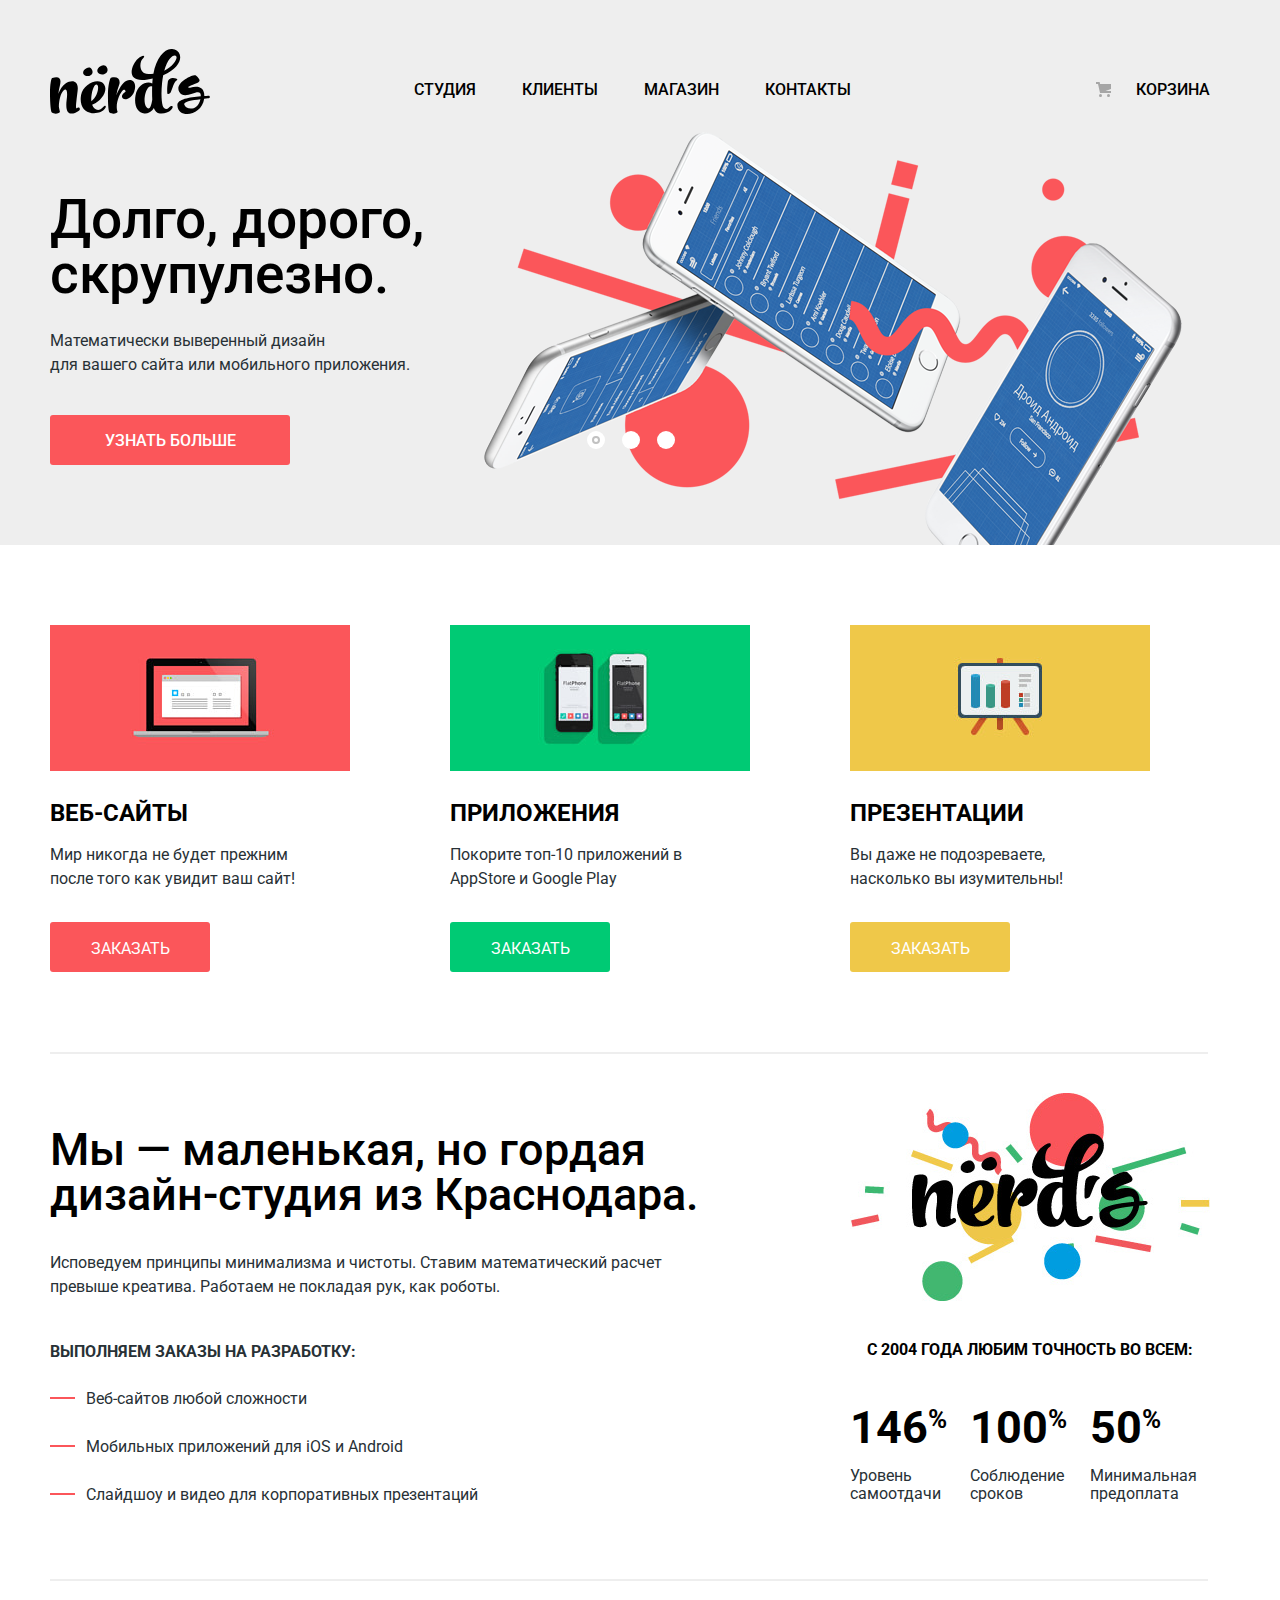
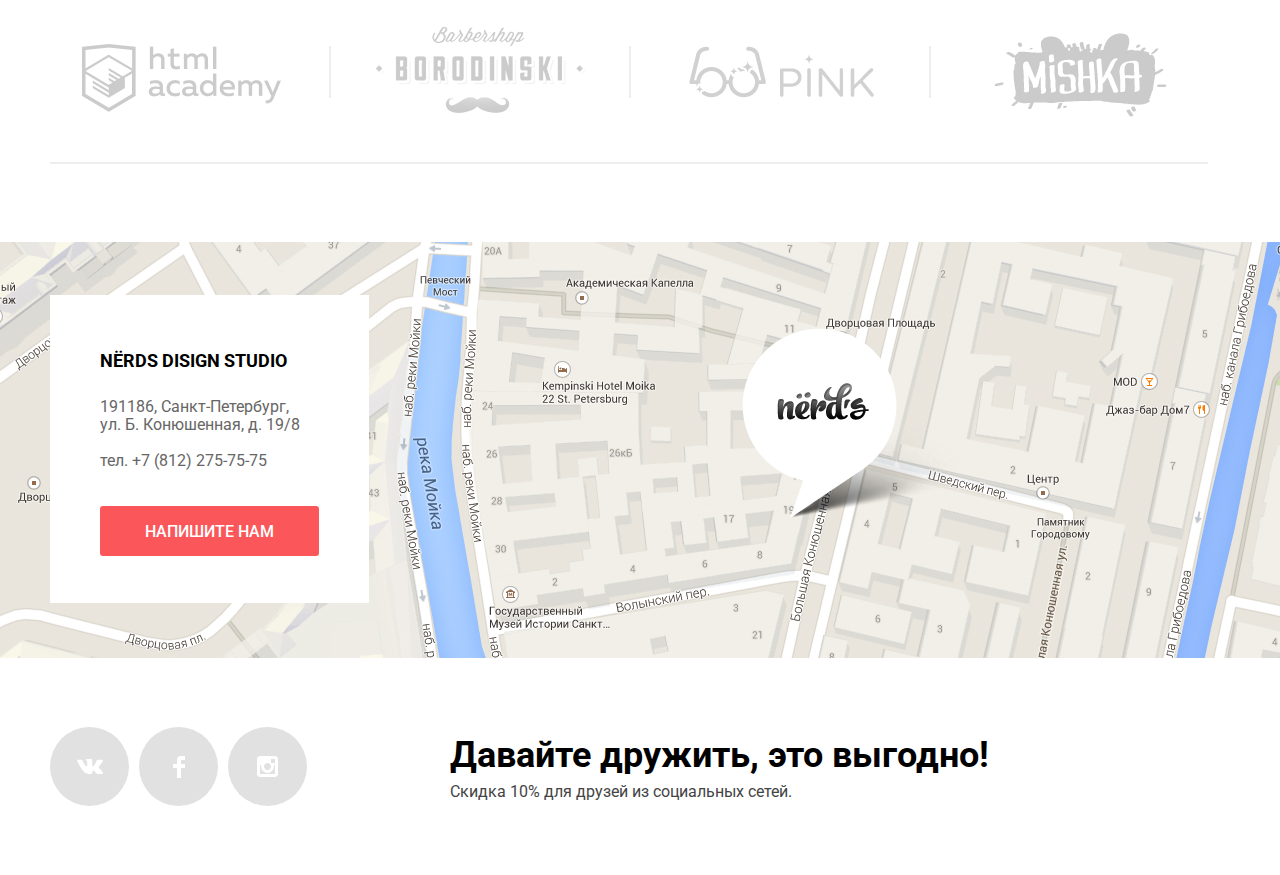
==== commit 112ec6f8: "подготовка к третей защите" ====
--- a/index.html
+++ b/index.html
@@ -234,7 +234,7 @@
 
   <footer class="footer container">
     <ul class="socials">
-      <li>
+      <li class="social-item">
         <a class="social-button" href="#">
           <span class="visually-hidden">Вконтакте</span>
           <svg xmlns="http://www.w3.org/2000/svg" width="26" height="15" viewbox="0 0 26 15">
@@ -252,7 +252,7 @@
           </svg>
         </a>
       </li>
-      <li>
+      <li class="social-item">
         <a class="social-button" href="#">
           <span class="visually-hidden">Фейсбук</span>
           <svg xmlns="http://www.w3.org/2000/svg" width="12" height="22" viewbox="0 0 12 22">
@@ -260,7 +260,7 @@
           </svg>
         </a>
       </li>
-      <li>
+      <li class="social-item">
         <a class="social-button" href="#">
           <span class="visually-hidden">Инстаграм</span>
           <svg xmlns="http://www.w3.org/2000/svg" width="21" height="21" viewbox="0 0 21 21">
--- a/css/style.min.css
+++ b/css/style.min.css
@@ -1 +1 @@
-:root{--icon-gray:#231f20;--basic-black:#000000;--basic-extra-dark-gray:#283136;--basic-dark-gray:#4d4d4d;--basic-medium-gray:#666666;--basic-gray:#e1e1e1;--basic-light-gray:#eeeeee;--basic-white:#ffffff;--form-dark-gray:rgba(27%, 27%, 27%, 0.5);--form-gray:#b4b9bb;--form-light-gray:#d7dcde;--filter-grey:#f1f1f1;--slider-gray:#c1c1c1;--footer-gray:#444444;--btn-dark-gray:#d5d5d5;--btn-gray:#dfdfdf;--btn-border-gray:#dbdbdb;--tooggle-gray:#ababab;--basic-dark-red:#d7373b;--basic-medium-red:#e74346;--basic-red:#fb565a;--basic-dark-green:#00aa62;--basic-medium-green:#00bc6c;--basic-green:#00ca74;--basic-dark-yellow:#e5a722;--basic-medium-yellow:#eab534;--basic-yellow:#efc849;--special-white:rgba(255, 255, 255, 0.3);--special-gray:rgba(0, 0, 0, 0.25);--special-light-gray:rgba(0, 0, 0, 0.1);--special-shadow:rgba(0, 0, 0, 0.4);--special-border:rgba(0, 1, 1, 0.1);--special-tooggle:rgba(0, 0, 0, 0.15);--special-transparent:transparent}body{margin:0;padding:0;font-size:16px;line-height:24px;font-family:Roboto,Arial,sans-serif;font-weight:400;color:var(--basic-black);background-color:var(--basic-white)}a{text-decoration:none}img{max-width:100%;height:auto}*,::after,::before{box-sizing:border-box}.page{height:100%}.page-body{display:grid;grid-template-rows:-webkit-min-content 1fr -webkit-min-content;grid-template-rows:min-content 1fr min-content;align-content:start;min-height:100%}.container{width:1200px;margin:0 auto;padding:0 10px}.header{min-height:115px;background-color:var(--basic-light-gray)}.header-inner{padding-bottom:20px}.header .logo:focus{opacity:.3}.header .logo{width:160px;height:65px;margin-top:49px}.main-navigation ul{display:grid;grid-template-columns:-webkit-min-content -webkit-min-content -webkit-min-content -webkit-min-content;grid-template-columns:min-content min-content min-content min-content;gap:46px;width:438px;margin:0;margin-top:75px;margin-right:54px;padding:0;list-style:none}.basket,.main-navigation a{font-weight:500;line-height:30px;color:var(--basic-black);text-transform:uppercase}.basket:hover,.main-navigation a:hover{color:var(--basic-red)}.basket:focus span,.main-navigation a:focus{color:var(--basic-black);opacity:.3}.active{padding-bottom:19px;border-bottom:2px solid var(--basic-red)}.main-navigation .active:hover{color:var(--basic-black)}.header .container{display:flex;justify-content:space-between}.basket{position:relative;max-width:115px;margin-top:75px;margin-right:20px;padding-left:26px}.basket::before{content:"";position:absolute;top:7px;left:-14px;width:15px;height:15px;background-image:url(../img/icon-cart.svg);background-repeat:no-repeat;background-position:0 0}.slider{margin:0;background-color:var(--basic-light-gray)}.slider .container{position:relative;padding-right:30px}.slider h2{margin:0;padding-top:77px;padding-bottom:27px;font-weight:500;font-size:55px;line-height:55px}.slider p{margin:0;color:var(--basic-extra-dark-gray)}.slider-button{width:240px;min-height:50px;margin-top:38px;margin-bottom:80px;padding-top:16px;font-weight:500;font-size:16px;line-height:18px;text-transform:uppercase;text-align:center;color:var(--basic-white);background-color:var(--basic-red);border-radius:3px}.slider-button:hover{background-color:var(--basic-medium-red)}.slider-button:focus{color:var(--special-white);background-color:var(--basic-dark-red);box-shadow:inset 0 3px 0 var(--special-border)}.first-slide{grid-template-columns:380px;grid-template-rows:-webkit-min-content -webkit-min-content -webkit-min-content;grid-template-rows:min-content min-content min-content;display:none;background-image:url(../img/slide-iphone.png)}.first-slide .slider-button{padding-top:17px}.second-slide{grid-template-columns:520px;grid-template-rows:-webkit-min-content -webkit-min-content -webkit-min-content;grid-template-rows:min-content min-content min-content;display:none;background-image:url(../img/slide-imac.png)}.second-slide h2,.third-slide h2{padding-bottom:39px}.second-slide .slider-button,.third-slide .slider-button{margin-top:26px}.third-slide{grid-template-columns:415px;grid-template-rows:-webkit-min-content -webkit-min-content -webkit-min-content;grid-template-rows:min-content min-content min-content;display:none;background-image:url(../img/slide-ipad.png)}.slide{min-height:430px;background-repeat:no-repeat;background-size:760px 431px;background-position:right bottom}.slider .current-slide{display:grid}.indicator{position:absolute;bottom:96px;right:565px;display:flex;justify-content:space-between;min-width:88px}.indicator-button{position:relative;width:18px;height:18px;margin-right:17px;background-color:var(--basic-white);border:none;border-radius:50%;cursor:pointer}.indicator-button:last-child{margin-right:0}.indicator .current-btn::before{content:"";position:absolute;top:5px;left:5px;width:8px;height:8px;border:2px solid var(--slider-gray);border-radius:50%}.products{display:grid;grid-template-columns:300px 300px 300px;gap:100px;margin-top:80px;margin-bottom:80px}.products div{width:300px}.products h3{margin:0;margin-top:173px;font-weight:700;font-size:24px;line-height:30px;text-transform:uppercase}.products p{margin:0;margin-top:15px;color:var(--basic-extra-dark-gray)}.products a{display:block;width:160px;height:50px;margin-top:31px;padding-top:18px;line-height:18px;text-align:center;color:var(--basic-white);text-transform:uppercase;border-radius:3px}.first-product,.second-product,.third-product{position:relative}.first-product::before,.second-product::before,.third-product::before{content:"";position:absolute;top:0;width:300px;height:146px;background-position:0 0;background-repeat:no-repeat}.first-product::before{background-image:url(../img/product-red-book.jpg)}.second-product::before{background-image:url(../img/product-green-phone.jpg)}.third-product::before{background-image:url(../img/product-yellow-board.jpg)}.first-product a{background-color:var(--basic-red)}.first-product a:hover{background-color:var(--basic-medium-red)}.first-product a:focus{color:var(--special-white);background-color:var(--basic-dark-red)}.second-product a{background-color:var(--basic-green)}.second-product a:hover{background-color:var(--basic-medium-green)}.second-product a:focus{color:var(--special-white);background-color:var(--basic-dark-green)}.third-product a{background-color:var(--basic-yellow)}.third-product a:hover{background-color:var(--basic-medium-yellow)}.third-product a:focus{background-color:var(--basic-dark-yellow);color:var(--special-white)}.products a:focus{box-shadow:inset 0 3px 0 var(--special-border)}.company{position:relative;display:grid;grid-template-columns:670px 360px;-moz-column-gap:130px;column-gap:130px;margin-bottom:58px;padding-top:38px}.clients::after,.clients::before,.company::before{content:"";position:absolute;top:0;left:10px;width:1158px;height:2px;background-color:var(--basic-light-gray)}.clients::after{top:100%}.about-us h2{margin:0;margin-top:37px;font-weight:500;font-size:45px;line-height:45px}.about-us p{margin:0;margin-top:34px;color:var(--basic-extra-dark-gray)}.about-us h4{margin:0;margin-top:41px;text-transform:uppercase;color:var(--basic-extra-dark-gray)}.about-us .developing{margin:0;margin-top:13px;padding:0;padding-left:36px;color:var(--basic-extra-dark-gray);list-style:none}.developing li{position:relative;padding-top:10px;padding-bottom:14px}.developing li::before{content:"";position:absolute;top:20px;left:-36px;width:25px;height:2px;background-color:var(--basic-red)}.statistics img{width:360px;height:208px;margin-top:3px}.statistics h4{margin:0;margin-top:30px;text-align:center;text-transform:uppercase}.statistics ul{display:flex;flex-wrap:wrap;margin:0;margin-top:34px;padding:0;list-style:none}.statistics li{width:120px}.statistics span{font-weight:700;font-size:45px;line-height:64px}.statistics sup{font-size:26px;line-height:40px;vertical-align:5%}.statistics p{margin:0;margin-top:7px;line-height:18px;color:var(--basic-extra-dark-gray)}.clients{position:relative}.manufacturers-list{display:flex;flex-wrap:wrap;margin:0;margin-bottom:80px;padding:48px 0 38px 0;list-style:none}.manufacturers-list li{position:relative;margin-left:32px;margin-right:63px;padding-top:17px}.manufacturers-list li:nth-child(2){margin-right:72px;padding-top:0}.manufacturers-list li:nth-child(3){margin-right:0;padding-top:19px}.manufacturers-list li:nth-child(4){margin-left:120px;margin-right:0;padding-top:6px}.manufacturers-list li::after{content:"";position:absolute;top:19px;right:-50px;width:2px;height:52px;background-color:var(--basic-light-gray)}.manufacturers-list li:nth-child(2)::after{right:-46px}.manufacturers-list li:nth-child(3)::after{right:-57px}.manufacturers-list li:nth-child(4n)::after{display:none}.manufacturers-list a{opacity:.2}.manufacturers-list a:hover{opacity:1}.manufacturers-list a:focus{opacity:.1}.map{position:relative;height:416px}.map .container{position:relative}.map iframe{position:absolute;z-index:2;width:100%;height:416px;border:none}.map img{width:100%;height:416px;margin:0;-o-object-fit:cover;object-fit:cover}.map .map-info{position:absolute;top:-370px;left:10px;z-index:3;width:319px;height:308px;padding-left:50px;background-color:var(--basic-white)}.map h4{margin:0;padding-top:51px;font-weight:700;font-size:18px;line-height:30px;text-transform:uppercase}.map a,.map p{margin:0;line-height:18px;color:var(--basic-medium-gray)}.map p{padding-top:22px;padding-bottom:15px}.map .feedback-button{display:block;width:219px;height:50px;margin-top:11px;padding-top:17px;font-weight:500;line-height:18px;text-transform:uppercase;text-align:center;color:var(--basic-white);background-color:var(--basic-red);border-radius:3px}.feedback-button:hover{background-color:var(--basic-medium-red)}.feedback-button:focus{color:var(--special-white);background-color:var(--basic-dark-red);box-shadow:inset 0 3px 0 var(--special-border)}.title-wrap{background-color:var(--basic-light-gray)}.title-container{width:1200px;margin:0 auto;padding:0 10px}.title{margin:0;padding:58px 36px 108px 0;font-weight:500;font-size:55px;line-height:55px;text-align:center}.inner-main .container{display:grid;grid-template-columns:260px 1fr;align-content:start}.filter fieldset{margin:0;margin-bottom:26px;padding:0;border:none}.filter legend{margin-bottom:15px;font-weight:700;font-size:18px;line-height:30px;text-transform:uppercase}.filter .price-scale{margin-top:57px;margin-bottom:56px}.price-filter{margin-top:31px}.filter-range{position:relative;height:80px;margin-bottom:14px;padding:39px 20px 0 20px;background-color:var(--filter-grey);border-radius:3px}.range-scale{height:2px;background:var(--form-light-gray)}.range-scale-selected{width:70%;height:2px;background:var(--basic-green)}.toggle{position:absolute;top:30px;left:0;width:20px;height:20px;padding:0;background-color:var(--tooggle-gray);border:8px solid var(--basic-white);border-radius:50%;box-shadow:0 2px 1px var(--special-tooggle);cursor:pointer}.toggle-min{left:18px}.toggle-max{left:160px}.filter-interval label{text-transform:uppercase}.filter-interval input{width:80px;height:38px;margin-left:8px;padding-top:4px;font-family:inherit;font-size:inherit;text-align:center;background-color:var(--basic-light-gray);border:none;border-radius:3px}.filter-interval{display:flex;justify-content:space-between;align-items:center}.filter{width:260px}.filter-interval input,.filter-interval label{line-height:22px;color:var(--basic-extra-dark-gray)}.filter ul{margin:0;padding:0;list-style:none}.filter-input+label{position:relative;display:block;margin-bottom:20px;padding-left:36px;line-height:20px;color:var(--basic-extra-dark-gray)}.filter-input:disabled+label{opacity:.3}.filter-input-checkbox+label::before,.filter-input-radio+label::before{content:"";position:absolute;top:-4px;left:0;width:25px;height:25px;background-repeat:no-repeat;background-position:0 0;opacity:.4}.filter-input-radio+label::before{background-image:url(../img/icon-radio-off.svg)}.filter-input-radio:checked+label::before{background-image:url(../img/icon-radio-on.svg)}.filter-input-checkbox+label::before{top:-3px;background-image:url(../img/icon-checkbox-off.svg)}.filter-input-checkbox:checked+label::before{background-image:url(../img/icon-checkbox-on.svg)}.filter-input:focus+label::before,.filter-input:hover+label::before{opacity:1}.filter-input:disabled+label,.filter-input:disabled+label::before{opacity:.2}.filter fieldset:nth-child(3){margin-bottom:28px}.show-results{width:260px;height:50px;padding-top:2px;padding-left:5px;font-weight:500;font-size:16px;line-height:18px;text-transform:uppercase;background-color:var(--basic-light-gray);border:none;border-radius:3px}.show-results:hover{background-color:var(--btn-gray)}.show-results:focus{color:var(--special-gray);background-color:var(--btn-dark-gray);box-shadow:inset 0 3px 0 var(--special-border)}.sort{display:flex;width:760px;margin:57px 0 0 140px}.sort .sort-title{font-size:18px;line-height:30px;font-weight:700;text-transform:uppercase}.sort ul{margin:0;padding:0;list-style:none}.sort .sort-items{display:flex;flex-wrap:wrap;justify-content:space-between;min-width:271px;margin-left:269px;padding-top:2px}.sort-items a{font-size:14px;line-height:18px;text-transform:uppercase;color:var(--basic-black);opacity:.3}.sort-items a:hover{opacity:.6}.sort-items .sort-active,.sort-items a:focus{opacity:1}.sort .sort-triangle{display:flex;justify-content:space-between;width:40px;margin-left:47px;padding-top:1px}.sort-up-down path{opacity:.2}.sort-up-down:hover path{opacity:1}.sort-active path,.sort-up-down:focus path{fill:var(--icon-gray);opacity:1}.catalog-list{display:flex;flex-wrap:wrap;margin:0;margin-bottom:23px;margin-left:140px;margin-top:46px;padding:0;list-style:none}.catalog-item{position:relative;z-index:3;width:360px;min-height:620px;margin-right:40px;margin-bottom:30px;border-radius:5px}.catalog-item::before{content:"";position:absolute;top:0;width:360px;height:40px;background-image:url(../img/browser.svg);background-position:0 0;background-repeat:no-repeat;opacity:.12}.catalog-item:nth-child(2n){margin-right:0}.catalog-item-image{width:360px;height:576px;padding-top:40px}.catalog-item-image img{border:1px solid var(--special-light-gray);border-top:none;border-bottom-left-radius:5px;border-bottom-right-radius:5px}.catalog-item .actions{position:absolute;bottom:0;z-index:2;width:360px;height:231px;text-align:center}.actions-link::before{content:"";position:absolute;top:0;left:0;z-index:-1;width:360px;min-height:231px;background-color:var(--basic-light-gray);border-bottom-left-radius:5px;border-bottom-right-radius:5px}.actions-link{display:block;padding-top:27px;font-weight:700;font-size:18px;line-height:30px;text-transform:uppercase;color:var(--basic-black);position:relative;opacity:0}.actions .description{width:255px;height:47px;margin:auto;margin-top:12px;margin-bottom:22px;line-height:18px;color:var(--basic-medium-gray);opacity:0;overflow-y:scroll}.actions .buy{display:block;width:200px;height:50px;margin:0 auto;padding-top:18px;font-weight:500;font-size:16px;line-height:18px;text-transform:uppercase;color:var(--basic-white);background-color:var(--basic-red);border-radius:3px;cursor:pointer;opacity:0}.actions-link:focus,.actions-link:focus~.buy,.actions-link:focus~.description,.actions-link:hover,.actions-link:hover~.buy,.actions-link:hover~.description,.catalog-item:focus .actions-link,.catalog-item:focus .buy,.catalog-item:focus .description,.catalog-item:focus-within::before,.catalog-item:hover .actions-link,.catalog-item:hover .buy,.catalog-item:hover .description{opacity:1}.actions-link:hover{color:var(--basic-red)}.actions-link:focus{color:var(--basic-black)}.buy:hover{background-color:var(--basic-medium-red)}.buy:active{background-color:var(--basic-dark-red);box-shadow:inset 0 3px 0 var(--special-border)}.catalog-item:focus,.catalog-item:hover{box-shadow:0 4px 4px var(--special-gray)}.catalog-item:focus img,.catalog-item:hover img{border:none}.catalog-item:focus::before,.catalog-item:hover::before{opacity:1}.pagination-list{display:flex;justify-content:space-between;width:443px;margin:0 0 60px 140px;padding:0;list-style:none}.pagination-item a{display:block;min-width:50px;height:50px;padding:17px 0 15px 0;font-weight:500;line-height:18px;text-align:center;text-transform:uppercase;color:var(--basic-black);background-color:var(--basic-light-gray);border-radius:3px}.pagination-item:first-child a{padding:15px 0 17px 0}.pagination-item:last-child a{width:260px}.pagination-item a:hover{background-color:var(--btn-gray)}.pagination-item a:focus{color:var(--special-gray);background-color:var(--btn-dark-gray);box-shadow:inset 0 3px 0 var(--special-border)}.pagination-item .active-page,.pagination-item .active-page:focus,.pagination-item .active-page:hover{background-color:var(--basic-white);border:3px solid var(--btn-border-gray)}.footer{background-color:var(--basic-white)}.socials{display:flex;flex-wrap:wrap;justify-content:space-between;width:260px;margin:0;padding:0;padding-top:69px;list-style:none}.social-button{display:flex;justify-content:center;align-items:center;width:79px;height:79px;margin-bottom:10px;color:var(--basic-black);background-color:var(--basic-gray);border-radius:50%}.social-button:hover{background-color:var(--basic-medium-red)}.social-button:focus{background-color:var(--basic-dark-red);box-shadow:inset 0 3px 0 var(--special-border)}.social-button:focus svg{opacity:.3}.footer h2{margin:0;padding-top:79px;font-weight:700;font-size:36px;line-height:36px}.footer p{margin:0;padding-top:8px;color:var(--footer-gray);line-height:22px}.footer{display:flex;min-height:217px}.footer-wrap{margin-left:140px}.pop-up{position:fixed;top:50%;left:50%;z-index:30;display:none;width:960px;height:590px;margin:0 auto;background-color:var(--basic-white);box-shadow:0 20px 40px var(--special-shadow);transform:translate(-50%,-50%)}.show-pop-up{display:block;-webkit-animation-name:bounce;animation-name:bounce;-webkit-animation-duration:.6s;animation-duration:.6s}@-webkit-keyframes bounce{0%{transform:translate(-50%,-2000px)}100%{transform:translate(-50%,-50%)}}@keyframes bounce{0%{transform:translate(-50%,-2000px)}100%{transform:translate(-50%,-50%)}}.hide{-webkit-animation-name:bounce-reverse;animation-name:bounce-reverse;-webkit-animation-duration:.6s;animation-duration:.6s}@-webkit-keyframes bounce-reverse{0%{transform:translate(-50%,-50%)}100%{transform:translate(-50%,-2000px)}}@keyframes bounce-reverse{0%{transform:translate(-50%,-50%)}100%{transform:translate(-50%,-2000px)}}.pop-up p{margin:0}.pop-up h2{margin:0;padding-top:82px;font-size:45px;font-weight:700;line-height:auto}.pop-up-wrap{width:760px;margin:0 auto}.name-email{display:flex;flex-wrap:wrap}.name-email label{display:flex;flex-wrap:wrap;width:360px;font-weight:700;line-height:18px}.name-email p{margin:0;margin-top:48px;margin-bottom:32px}.name-email p:first-child{margin-right:40px}.name-email input{width:360px;height:50px;margin-top:8px;padding-top:3px;padding-left:14px;line-height:18px;border:2px solid var(--form-light-gray);border-radius:3px}.name-email input::-webkit-input-placeholder{color:var(--form-dark-gray)}.name-email input::-moz-placeholder{color:var(--form-dark-gray)}.name-email input::placeholder,.pop-up textarea{color:var(--form-dark-gray)}.pop-up label{font-weight:700;line-height:18px}.pop-up textarea{width:100%;height:118px;margin-bottom:39px;margin-top:5px;padding:15px 0 0 14px;border:2px solid var(--form-light-gray);border-radius:3px}.pop-up input:hover,.pop-up textarea:hover{border-color:var(--form-gray)}.name-email input:focus::-webkit-input-placeholder{color:var(--basic-black);border-color:var(--basic-black)}.name-email input:focus::-moz-placeholder{color:var(--basic-black);border-color:var(--basic-black)}.name-email input:focus::placeholder,.pop-up input:focus,.pop-up textarea:focus{color:var(--basic-black);border-color:var(--basic-black)}.name-email input:invalid::-webkit-input-placeholder{color:var(--basic-red);border-color:var(--basic-red)}.name-email input:invalid::-moz-placeholder{color:var(--basic-red);border-color:var(--basic-red)}.name-email input:invalid::placeholder,.pop-up input:invalid,.pop-up textarea:invalid{color:var(--basic-red);border-color:var(--basic-red)}.pop-up button{width:259px;height:50px;padding-top:2px;font-weight:500;text-transform:uppercase;color:var(--basic-white);background-color:var(--basic-red);border:none;border-radius:3px;cursor:pointer}.pop-up button:hover{background-color:var(--basic-medium-red)}.pop-up button:focus{background-color:var(--basic-dark-red);box-shadow:inset 0 3px 0 var(--special-border)}.pop-up .close-popup{position:absolute;top:78px;right:90px;width:21px;height:21px;background-color:var(--special-transparent);background-image:url(../img/icon-close-cross.svg);opacity:.3}.pop-up .close-popup:focus,.pop-up .close-popup:hover{background-color:var(--special-transparent)}.close-popup:hover{opacity:1}.close-popup:focus{opacity:.1}.error{-webkit-animation-name:shake;animation-name:shake;-webkit-animation-duration:.6s;animation-duration:.6s}@-webkit-keyframes shake{0%,100%{transform:translate(-50%,-50%)}10%,30%,50%,70%,90%{transform:translate(-51%,-50%)}20%,40%,60%,80%{transform:translate(-49%,-50%)}}@keyframes shake{0%,100%{transform:translate(-50%,-50%)}10%,30%,50%,70%,90%{transform:translate(-51%,-50%)}20%,40%,60%,80%{transform:translate(-49%,-50%)}}.visually-hidden:not(:focus):not(:active),input[type=checkbox].visually-hidden,input[type=radio].visually-hidden{position:absolute;width:1px;height:1px;margin:-1px;padding:0;border:0;white-space:nowrap;-webkit-clip-path:inset(100%);clip-path:inset(100%);clip:rect(0 0 0 0);overflow:hidden}+:root{--icon-gray:#231f20;--basic-black:#000000;--basic-extra-dark-gray:#283136;--basic-dark-gray:#4d4d4d;--basic-medium-gray:#666666;--basic-gray:#e1e1e1;--basic-light-gray:#eeeeee;--basic-white:#ffffff;--form-dark-gray:rgba(27%, 27%, 27%, 0.5);--form-gray:#b4b9bb;--form-light-gray:#d7dcde;--filter-grey:#f1f1f1;--slider-gray:#c1c1c1;--footer-gray:#444444;--btn-dark-gray:#d5d5d5;--btn-gray:#dfdfdf;--btn-border-gray:#dbdbdb;--tooggle-gray:#ababab;--basic-dark-red:#d7373b;--basic-medium-red:#e74346;--basic-red:#fb565a;--basic-dark-green:#00aa62;--basic-medium-green:#00bc6c;--basic-green:#00ca74;--basic-dark-yellow:#e5a722;--basic-medium-yellow:#eab534;--basic-yellow:#efc849;--special-white:rgba(255, 255, 255, 0.3);--special-gray:rgba(0, 0, 0, 0.25);--special-light-gray:rgba(0, 0, 0, 0.1);--special-shadow:rgba(0, 0, 0, 0.4);--special-border:rgba(0, 1, 1, 0.1);--special-tooggle:rgba(0, 0, 0, 0.15);--special-transparent:transparent}body{margin:0;padding:0;font-size:16px;line-height:24px;font-family:Roboto,Arial,sans-serif;font-weight:400;color:var(--basic-black);background-color:var(--basic-white)}a{text-decoration:none}img{max-width:100%;height:auto}*,::after,::before{box-sizing:border-box}.page{height:100%}.page-body{display:grid;grid-template-rows:-webkit-min-content 1fr -webkit-min-content;grid-template-rows:min-content 1fr min-content;align-content:start;min-height:100%}.container{width:1200px;margin:0 auto;padding:0 10px}.header{min-height:115px;background-color:var(--basic-light-gray)}.header-inner{padding-bottom:20px}.header .logo:focus{opacity:.3}.header .logo{width:160px;height:65px;margin-top:49px}.main-navigation ul{display:grid;grid-template-columns:-webkit-min-content -webkit-min-content -webkit-min-content -webkit-min-content;grid-template-columns:min-content min-content min-content min-content;gap:46px;width:438px;margin:0;margin-top:75px;margin-right:54px;padding:0;list-style:none}.basket,.main-navigation a{font-weight:500;line-height:30px;color:var(--basic-black);text-transform:uppercase}.basket:hover,.main-navigation a:hover{color:var(--basic-red)}.basket:focus span,.main-navigation a:focus{color:var(--basic-black);opacity:.3}.active{padding-bottom:19px;border-bottom:2px solid var(--basic-red)}.main-navigation .active:hover{color:var(--basic-black)}.header .container{display:flex;justify-content:space-between}.basket{position:relative;max-width:115px;margin-top:75px;margin-right:20px;padding-left:26px}.basket::before{content:"";position:absolute;top:7px;left:-14px;width:15px;height:15px;background-image:url(../img/icon-cart.svg);background-repeat:no-repeat;background-position:0 0}.slider{margin:0;background-color:var(--basic-light-gray)}.slider .container{position:relative;padding-right:30px}.slider h2{margin:0;padding-top:77px;padding-bottom:27px;font-weight:500;font-size:55px;line-height:55px}.slider p{margin:0;color:var(--basic-extra-dark-gray)}.slider-button{width:240px;min-height:50px;margin-top:38px;margin-bottom:80px;padding-top:16px;font-weight:500;font-size:16px;line-height:18px;text-transform:uppercase;text-align:center;color:var(--basic-white);background-color:var(--basic-red);border-radius:3px}.slider-button:hover{background-color:var(--basic-medium-red)}.slider-button:focus{color:var(--special-white);background-color:var(--basic-dark-red);box-shadow:inset 0 3px 0 var(--special-border)}.first-slide{grid-template-columns:380px;grid-template-rows:-webkit-min-content -webkit-min-content -webkit-min-content;grid-template-rows:min-content min-content min-content;display:none;background-image:url(../img/slide-iphone.png)}.first-slide .slider-button{padding-top:17px}.second-slide{grid-template-columns:520px;grid-template-rows:-webkit-min-content -webkit-min-content -webkit-min-content;grid-template-rows:min-content min-content min-content;display:none;background-image:url(../img/slide-imac.png)}.second-slide h2,.third-slide h2{padding-bottom:39px}.second-slide .slider-button,.third-slide .slider-button{margin-top:26px}.third-slide{grid-template-columns:415px;grid-template-rows:-webkit-min-content -webkit-min-content -webkit-min-content;grid-template-rows:min-content min-content min-content;display:none;background-image:url(../img/slide-ipad.png)}.slide{min-height:430px;background-repeat:no-repeat;background-size:760px 431px;background-position:right bottom}.slider .current-slide{display:grid}.indicator{position:absolute;bottom:96px;right:565px;display:flex;justify-content:space-between;min-width:88px}.indicator-button{position:relative;width:18px;height:18px;margin-right:17px;background-color:var(--basic-white);border:none;border-radius:50%;cursor:pointer}.indicator-button:last-child{margin-right:0}.indicator .current-btn::before{content:"";position:absolute;top:5px;left:5px;width:8px;height:8px;border:2px solid var(--slider-gray);border-radius:50%}.products{display:grid;grid-template-columns:300px 300px 300px;gap:100px;margin-top:80px;margin-bottom:80px}.products div{width:300px}.products h3{margin:0;margin-top:173px;font-weight:700;font-size:24px;line-height:30px;text-transform:uppercase}.products p{margin:0;margin-top:15px;color:var(--basic-extra-dark-gray)}.products a{display:block;width:160px;height:50px;margin-top:31px;padding-top:18px;line-height:18px;text-align:center;color:var(--basic-white);text-transform:uppercase;border-radius:3px}.first-product,.second-product,.third-product{position:relative}.first-product::before,.second-product::before,.third-product::before{content:"";position:absolute;top:0;width:300px;height:146px;background-position:0 0;background-repeat:no-repeat}.first-product::before{background-image:url(../img/product-red-book.jpg)}.second-product::before{background-image:url(../img/product-green-phone.jpg)}.third-product::before{background-image:url(../img/product-yellow-board.jpg)}.first-product a{background-color:var(--basic-red)}.first-product a:hover{background-color:var(--basic-medium-red)}.first-product a:focus{color:var(--special-white);background-color:var(--basic-dark-red)}.second-product a{background-color:var(--basic-green)}.second-product a:hover{background-color:var(--basic-medium-green)}.second-product a:focus{color:var(--special-white);background-color:var(--basic-dark-green)}.third-product a{background-color:var(--basic-yellow)}.third-product a:hover{background-color:var(--basic-medium-yellow)}.third-product a:focus{background-color:var(--basic-dark-yellow);color:var(--special-white)}.products a:focus{box-shadow:inset 0 3px 0 var(--special-border)}.company{position:relative;display:grid;grid-template-columns:670px 360px;-moz-column-gap:130px;column-gap:130px;margin-bottom:58px;padding-top:38px}.clients::after,.clients::before,.company::before{content:"";position:absolute;top:0;left:10px;width:1158px;height:2px;background-color:var(--basic-light-gray)}.clients::after{top:100%}.about-us h2{margin:0;margin-top:37px;font-weight:500;font-size:45px;line-height:45px}.about-us p{margin:0;margin-top:34px;color:var(--basic-extra-dark-gray)}.about-us h4{margin:0;margin-top:41px;text-transform:uppercase;color:var(--basic-extra-dark-gray)}.about-us .developing{margin:0;margin-top:13px;padding:0;padding-left:36px;color:var(--basic-extra-dark-gray);list-style:none}.developing li{position:relative;padding-top:10px;padding-bottom:14px}.developing li::before{content:"";position:absolute;top:20px;left:-36px;width:25px;height:2px;background-color:var(--basic-red)}.statistics img{width:360px;height:208px;margin-top:3px}.statistics h4{margin:0;margin-top:30px;text-align:center;text-transform:uppercase}.statistics ul{display:flex;flex-wrap:wrap;margin:0;margin-top:34px;padding:0;list-style:none}.statistics li{width:120px}.statistics span{font-weight:700;font-size:45px;line-height:64px}.statistics sup{font-size:26px;line-height:40px;vertical-align:5%}.statistics p{margin:0;margin-top:7px;line-height:18px;color:var(--basic-extra-dark-gray)}.clients{position:relative}.manufacturers-list{display:flex;flex-wrap:wrap;margin:0;margin-bottom:80px;padding:48px 0 38px 0;list-style:none}.manufacturers-list li{position:relative;margin-left:32px;margin-right:63px;padding-top:17px}.manufacturers-list li:nth-child(2){margin-right:72px;padding-top:0}.manufacturers-list li:nth-child(3){margin-right:0;padding-top:19px}.manufacturers-list li:nth-child(4){margin-left:120px;margin-right:0;padding-top:6px}.manufacturers-list li::after{content:"";position:absolute;top:19px;right:-50px;width:2px;height:52px;background-color:var(--basic-light-gray)}.manufacturers-list li:nth-child(2)::after{right:-46px}.manufacturers-list li:nth-child(3)::after{right:-57px}.manufacturers-list li:nth-child(4n)::after{display:none}.manufacturers-list a{opacity:.2}.manufacturers-list a:hover{opacity:1}.manufacturers-list a:focus{opacity:.1}.map{position:relative;height:416px}.map .container{position:relative}.map iframe{position:absolute;z-index:2;width:100%;height:416px;border:none}.map img{width:100%;height:416px;margin:0;-o-object-fit:cover;object-fit:cover}.map .map-info{position:absolute;top:-370px;left:10px;z-index:3;width:319px;height:308px;padding-left:50px;background-color:var(--basic-white)}.map h4{margin:0;padding-top:51px;font-weight:700;font-size:18px;line-height:30px;text-transform:uppercase}.map a,.map p{margin:0;line-height:18px;color:var(--basic-medium-gray)}.map p{padding-top:22px;padding-bottom:15px}.map .feedback-button{display:block;width:219px;height:50px;margin-top:11px;padding-top:17px;font-weight:500;line-height:18px;text-transform:uppercase;text-align:center;color:var(--basic-white);background-color:var(--basic-red);border-radius:3px}.feedback-button:hover{background-color:var(--basic-medium-red)}.feedback-button:focus{color:var(--special-white);background-color:var(--basic-dark-red);box-shadow:inset 0 3px 0 var(--special-border)}.title-wrap{background-color:var(--basic-light-gray)}.title-container{width:1200px;margin:0 auto;padding:0 10px}.title{margin:0;padding:58px 36px 108px 0;font-weight:500;font-size:55px;line-height:55px;text-align:center}.inner-main .container{display:grid;grid-template-columns:260px 1fr;align-content:start}.filter fieldset{margin:0;margin-bottom:26px;padding:0;border:none}.filter legend{margin-bottom:15px;font-weight:700;font-size:18px;line-height:30px;text-transform:uppercase}.filter .price-scale{margin-top:57px;margin-bottom:56px}.price-filter{margin-top:31px}.filter-range{position:relative;height:80px;margin-bottom:14px;padding:39px 20px 0 20px;background-color:var(--filter-grey);border-radius:3px}.range-scale{height:2px;background:var(--form-light-gray)}.range-scale-selected{width:70%;height:2px;background:var(--basic-green)}.toggle{position:absolute;top:30px;left:0;width:20px;height:20px;padding:0;background-color:var(--tooggle-gray);border:8px solid var(--basic-white);border-radius:50%;box-shadow:0 2px 1px var(--special-tooggle);cursor:pointer}.toggle-min{left:18px}.toggle-max{left:160px}.filter-interval label{text-transform:uppercase}.filter-interval input{width:80px;height:38px;margin-left:8px;padding-top:4px;font-family:inherit;font-size:inherit;text-align:center;background-color:var(--basic-light-gray);border:none;border-radius:3px}.filter-interval{display:flex;justify-content:space-between;align-items:center}.filter{width:260px}.filter-interval input,.filter-interval label{line-height:22px;color:var(--basic-extra-dark-gray)}.filter ul{margin:0;padding:0;list-style:none}.filter-input+label{position:relative;display:block;margin-bottom:20px;padding-left:36px;line-height:20px;color:var(--basic-extra-dark-gray)}.filter-input:disabled+label{opacity:.3}.filter-input-checkbox+label::before,.filter-input-radio+label::before{content:"";position:absolute;top:-4px;left:0;width:25px;height:25px;background-repeat:no-repeat;background-position:0 0;opacity:.4}.filter-input-radio+label::before{background-image:url(../img/icon-radio-off.svg)}.filter-input-radio:checked+label::before{background-image:url(../img/icon-radio-on.svg)}.filter-input-checkbox+label::before{top:-3px;background-image:url(../img/icon-checkbox-off.svg)}.filter-input-checkbox:checked+label::before{background-image:url(../img/icon-checkbox-on.svg)}.filter-input:focus+label::before,.filter-input:hover+label::before{opacity:1}.filter-input:disabled+label,.filter-input:disabled+label::before{opacity:.2}.filter fieldset:nth-child(3){margin-bottom:28px}.show-results{width:260px;height:50px;padding-top:2px;padding-left:5px;font-weight:500;font-size:16px;line-height:18px;text-transform:uppercase;background-color:var(--basic-light-gray);border:none;border-radius:3px}.show-results:hover{background-color:var(--btn-gray)}.show-results:focus{color:var(--special-gray);background-color:var(--btn-dark-gray);box-shadow:inset 0 3px 0 var(--special-border)}.sort{display:flex;width:760px;margin:57px 0 0 140px}.sort .sort-title{font-size:18px;line-height:30px;font-weight:700;text-transform:uppercase}.sort ul{margin:0;padding:0;list-style:none}.sort .sort-items{display:flex;flex-wrap:wrap;justify-content:space-between;min-width:271px;margin-left:269px;padding-top:2px}.sort-items a{font-size:14px;line-height:18px;text-transform:uppercase;color:var(--basic-black);opacity:.3}.sort-items a:hover{opacity:.6}.sort-items .sort-active,.sort-items a:focus{opacity:1}.sort .sort-triangle{display:flex;justify-content:space-between;width:40px;margin-left:47px;padding-top:1px}.sort-up-down path{opacity:.2}.sort-up-down:hover path{opacity:1}.sort-active path,.sort-up-down:focus path{fill:var(--icon-gray);opacity:1}.catalog-list{display:flex;flex-wrap:wrap;margin:0;margin-bottom:23px;margin-left:140px;margin-top:46px;padding:0;list-style:none}.catalog-item{position:relative;z-index:3;width:360px;min-height:620px;margin-right:40px;margin-bottom:30px;border-radius:5px}.catalog-item::before{content:"";position:absolute;top:0;width:360px;height:40px;background-image:url(../img/browser.svg);background-position:0 0;background-repeat:no-repeat;opacity:.12}.catalog-item:nth-child(2n){margin-right:0}.catalog-item-image{width:360px;height:576px;padding-top:40px}.catalog-item-image img{border:1px solid var(--special-light-gray);border-top:none;border-bottom-left-radius:5px;border-bottom-right-radius:5px}.catalog-item .actions{position:absolute;bottom:0;z-index:2;width:360px;min-height:231px;text-align:center}.actions::before{content:"";position:absolute;top:0;left:0;z-index:-1;width:100%;height:100%;background-color:var(--basic-light-gray);border-bottom-left-radius:5px;border-bottom-right-radius:5px;opacity:0}.actions-link{display:block;padding-top:27px;font-weight:700;font-size:18px;line-height:30px;text-transform:uppercase;color:var(--basic-black);position:relative;opacity:0}.actions .description{width:255px;max-height:386px;margin:auto;margin-top:11px;margin-bottom:32px;line-height:18px;color:var(--basic-medium-gray);opacity:0;overflow-y:scroll}.actions .buy{display:block;width:200px;height:50px;margin:0 auto;margin-bottom:44px;padding-top:18px;font-weight:500;font-size:16px;line-height:18px;text-transform:uppercase;color:var(--basic-white);background-color:var(--basic-red);border-radius:3px;cursor:pointer;opacity:0}.actions-link:focus,.actions-link:focus~.buy,.actions-link:focus~.description,.actions-link:hover,.actions-link:hover~.buy,.actions-link:hover~.description,.catalog-item:focus .actions-link,.catalog-item:focus .buy,.catalog-item:focus .description,.catalog-item:focus-within .actions::before,.catalog-item:focus-within::before,.catalog-item:hover .actions-link,.catalog-item:hover .actions::before,.catalog-item:hover .buy,.catalog-item:hover .description{opacity:1}.actions-link:hover{color:var(--basic-red)}.actions-link:focus{color:var(--basic-black)}.buy:hover{background-color:var(--basic-medium-red)}.buy:active{background-color:var(--basic-dark-red);box-shadow:inset 0 3px 0 var(--special-border)}.catalog-item:focus,.catalog-item:hover{box-shadow:0 4px 4px var(--special-gray)}.catalog-item:focus img,.catalog-item:hover img{border:none}.catalog-item:focus::before,.catalog-item:hover::before{opacity:1}.pagination-list{display:flex;justify-content:space-between;width:443px;margin:0 0 60px 140px;padding:0;list-style:none}.pagination-item a{display:block;min-width:50px;height:50px;padding:17px 0 15px 0;font-weight:500;line-height:18px;text-align:center;text-transform:uppercase;color:var(--basic-black);background-color:var(--basic-light-gray);border-radius:3px}.pagination-item:first-child a{padding:15px 0 17px 0}.pagination-item:last-child a{width:260px}.pagination-item a:hover{background-color:var(--btn-gray)}.pagination-item a:focus{color:var(--special-gray);background-color:var(--btn-dark-gray);box-shadow:inset 0 3px 0 var(--special-border)}.pagination-item .active-page,.pagination-item .active-page:focus,.pagination-item .active-page:hover{background-color:var(--basic-white);border:3px solid var(--btn-border-gray)}.footer{background-color:var(--basic-white)}.socials{display:flex;flex-wrap:wrap;width:260px;margin:0;padding:0;padding-top:69px;list-style:none}.social-button{display:flex;justify-content:center;align-items:center;width:79px;height:79px;margin-bottom:10px;margin-right:10px;color:var(--basic-black);background-color:var(--basic-gray);border-radius:50%}.social-item:nth-child(3n) a{margin-right:0}.social-button:hover{background-color:var(--basic-medium-red)}.social-button:focus{background-color:var(--basic-dark-red);box-shadow:inset 0 3px 0 var(--special-border)}.social-button:focus svg{opacity:.3}.footer h2{margin:0;padding-top:79px;font-weight:700;font-size:36px;line-height:36px}.footer p{margin:0;padding-top:8px;color:var(--footer-gray);line-height:22px}.footer{display:flex;min-height:217px}.footer-wrap{margin-left:140px}.pop-up{position:fixed;top:50%;left:50%;z-index:30;display:none;width:960px;height:590px;margin:0 auto;background-color:var(--basic-white);box-shadow:0 20px 40px var(--special-shadow);transform:translate(-50%,-50%)}.show-pop-up{display:block;-webkit-animation-name:bounce;animation-name:bounce;-webkit-animation-duration:.6s;animation-duration:.6s}@-webkit-keyframes bounce{0%{transform:translate(-50%,-2000px)}100%{transform:translate(-50%,-50%)}}@keyframes bounce{0%{transform:translate(-50%,-2000px)}100%{transform:translate(-50%,-50%)}}.hide{-webkit-animation-name:bounce-reverse;animation-name:bounce-reverse;-webkit-animation-duration:.6s;animation-duration:.6s}@-webkit-keyframes bounce-reverse{0%{transform:translate(-50%,-50%)}100%{transform:translate(-50%,-2000px)}}@keyframes bounce-reverse{0%{transform:translate(-50%,-50%)}100%{transform:translate(-50%,-2000px)}}.pop-up p{margin:0}.pop-up h2{margin:0;padding-top:82px;font-size:45px;font-weight:700;line-height:auto}.pop-up-wrap{width:760px;margin:0 auto}.name-email{display:flex;flex-wrap:wrap}.name-email label{display:flex;flex-wrap:wrap;width:360px;font-weight:700;line-height:18px}.name-email p{margin:0;margin-top:48px;margin-bottom:32px}.name-email p:first-child{margin-right:40px}.name-email input{width:360px;height:50px;margin-top:8px;padding-top:3px;padding-left:14px;line-height:18px;border:2px solid var(--form-light-gray);border-radius:3px}.name-email input::-webkit-input-placeholder{color:var(--form-dark-gray)}.name-email input::-moz-placeholder{color:var(--form-dark-gray)}.name-email input::placeholder,.pop-up textarea{color:var(--form-dark-gray)}.pop-up label{font-weight:700;line-height:18px}.pop-up textarea{width:100%;height:118px;margin-bottom:39px;margin-top:5px;padding:15px 0 0 14px;border:2px solid var(--form-light-gray);border-radius:3px}.pop-up input:hover,.pop-up textarea:hover{border-color:var(--form-gray)}.name-email input:focus::-webkit-input-placeholder{color:var(--basic-black);border-color:var(--basic-black)}.name-email input:focus::-moz-placeholder{color:var(--basic-black);border-color:var(--basic-black)}.name-email input:focus::placeholder,.pop-up input:focus,.pop-up textarea:focus{color:var(--basic-black);border-color:var(--basic-black)}.name-email input:invalid::-webkit-input-placeholder{color:var(--basic-red);border-color:var(--basic-red)}.name-email input:invalid::-moz-placeholder{color:var(--basic-red);border-color:var(--basic-red)}.name-email input:invalid::placeholder,.pop-up input:invalid,.pop-up textarea:invalid{color:var(--basic-red);border-color:var(--basic-red)}.pop-up button{width:259px;height:50px;padding-top:2px;font-weight:500;text-transform:uppercase;color:var(--basic-white);background-color:var(--basic-red);border:none;border-radius:3px;cursor:pointer}.pop-up button:hover{background-color:var(--basic-medium-red)}.pop-up button:focus{background-color:var(--basic-dark-red);box-shadow:inset 0 3px 0 var(--special-border)}.pop-up .close-popup{position:absolute;top:78px;right:90px;width:21px;height:21px;background-color:var(--special-transparent);background-image:url(../img/icon-close-cross.svg);opacity:.3}.pop-up .close-popup:focus,.pop-up .close-popup:hover{background-color:var(--special-transparent)}.close-popup:hover{opacity:1}.close-popup:focus{opacity:.1}.error{-webkit-animation-name:shake;animation-name:shake;-webkit-animation-duration:.6s;animation-duration:.6s}@-webkit-keyframes shake{0%,100%{transform:translate(-50%,-50%)}10%,30%,50%,70%,90%{transform:translate(-51%,-50%)}20%,40%,60%,80%{transform:translate(-49%,-50%)}}@keyframes shake{0%,100%{transform:translate(-50%,-50%)}10%,30%,50%,70%,90%{transform:translate(-51%,-50%)}20%,40%,60%,80%{transform:translate(-49%,-50%)}}.visually-hidden:not(:focus):not(:active),input[type=checkbox].visually-hidden,input[type=radio].visually-hidden{position:absolute;width:1px;height:1px;margin:-1px;padding:0;border:0;white-space:nowrap;-webkit-clip-path:inset(100%);clip-path:inset(100%);clip:rect(0 0 0 0);overflow:hidden}